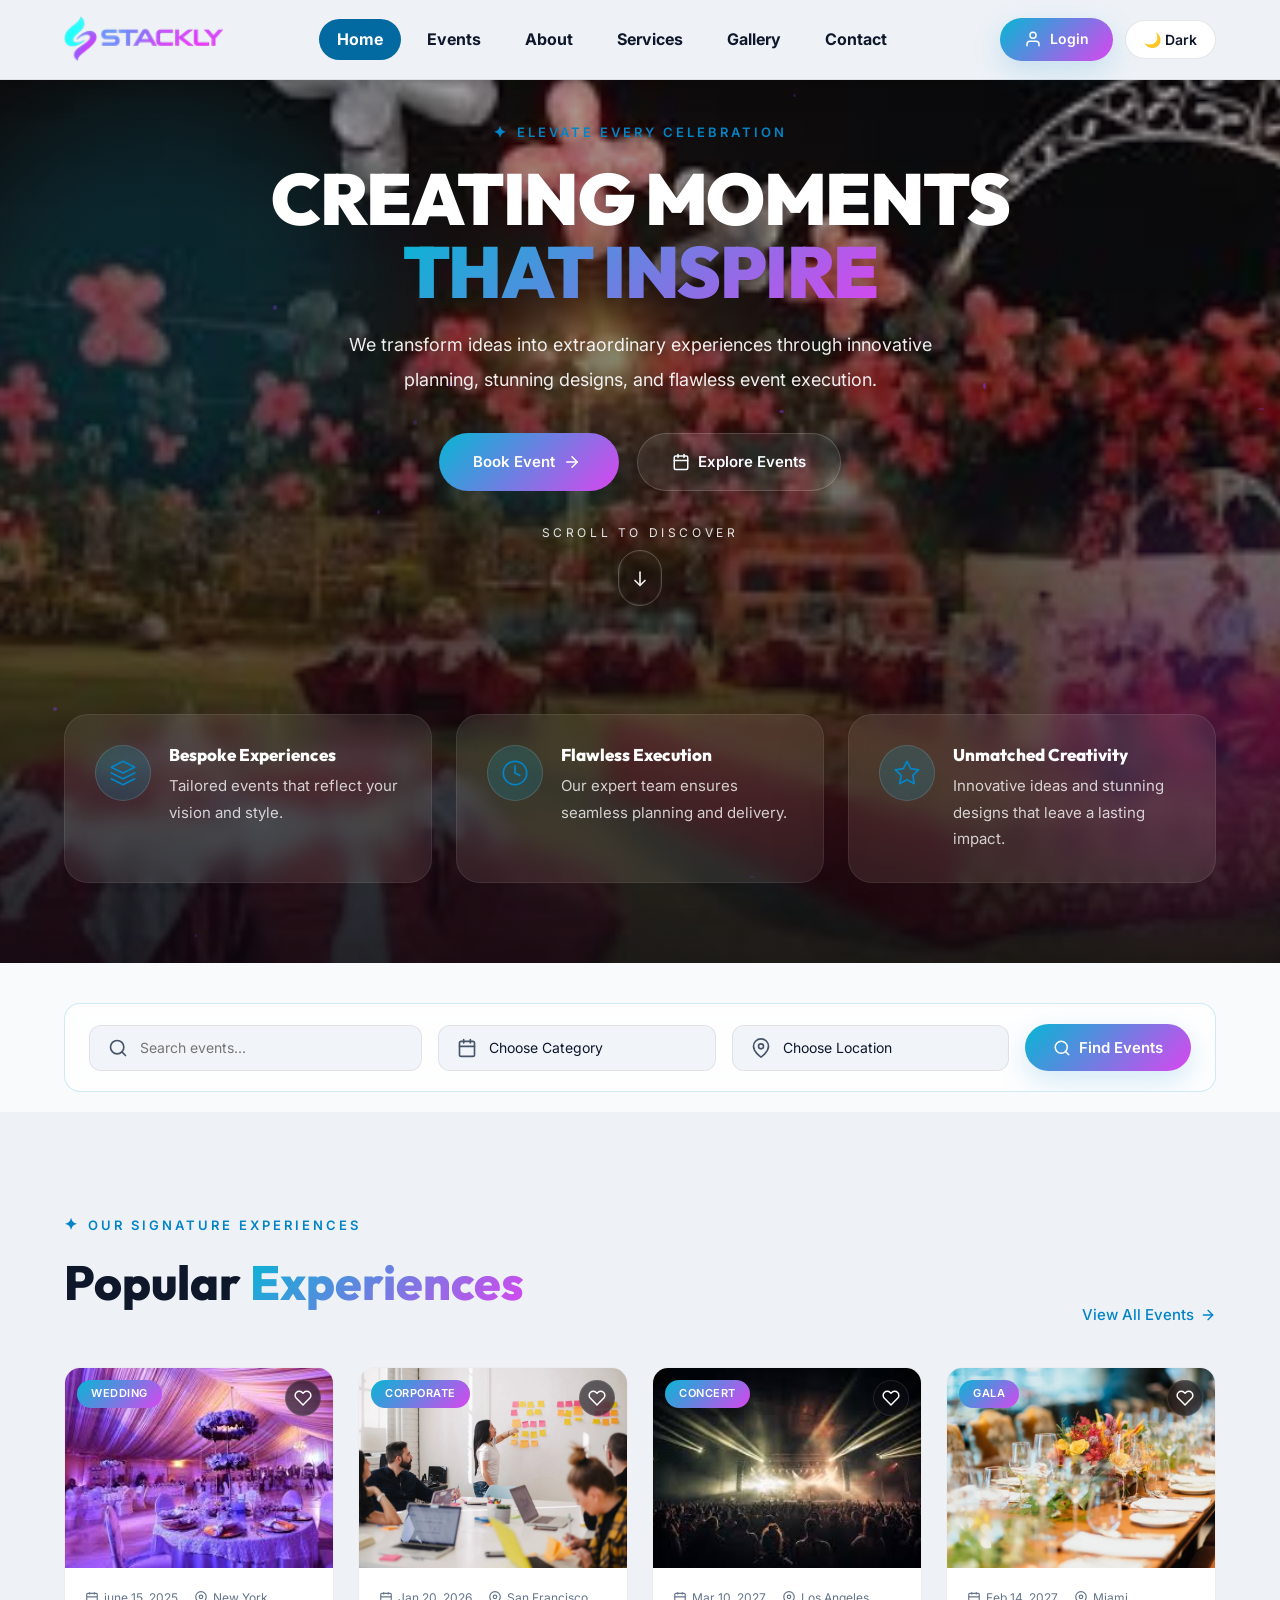
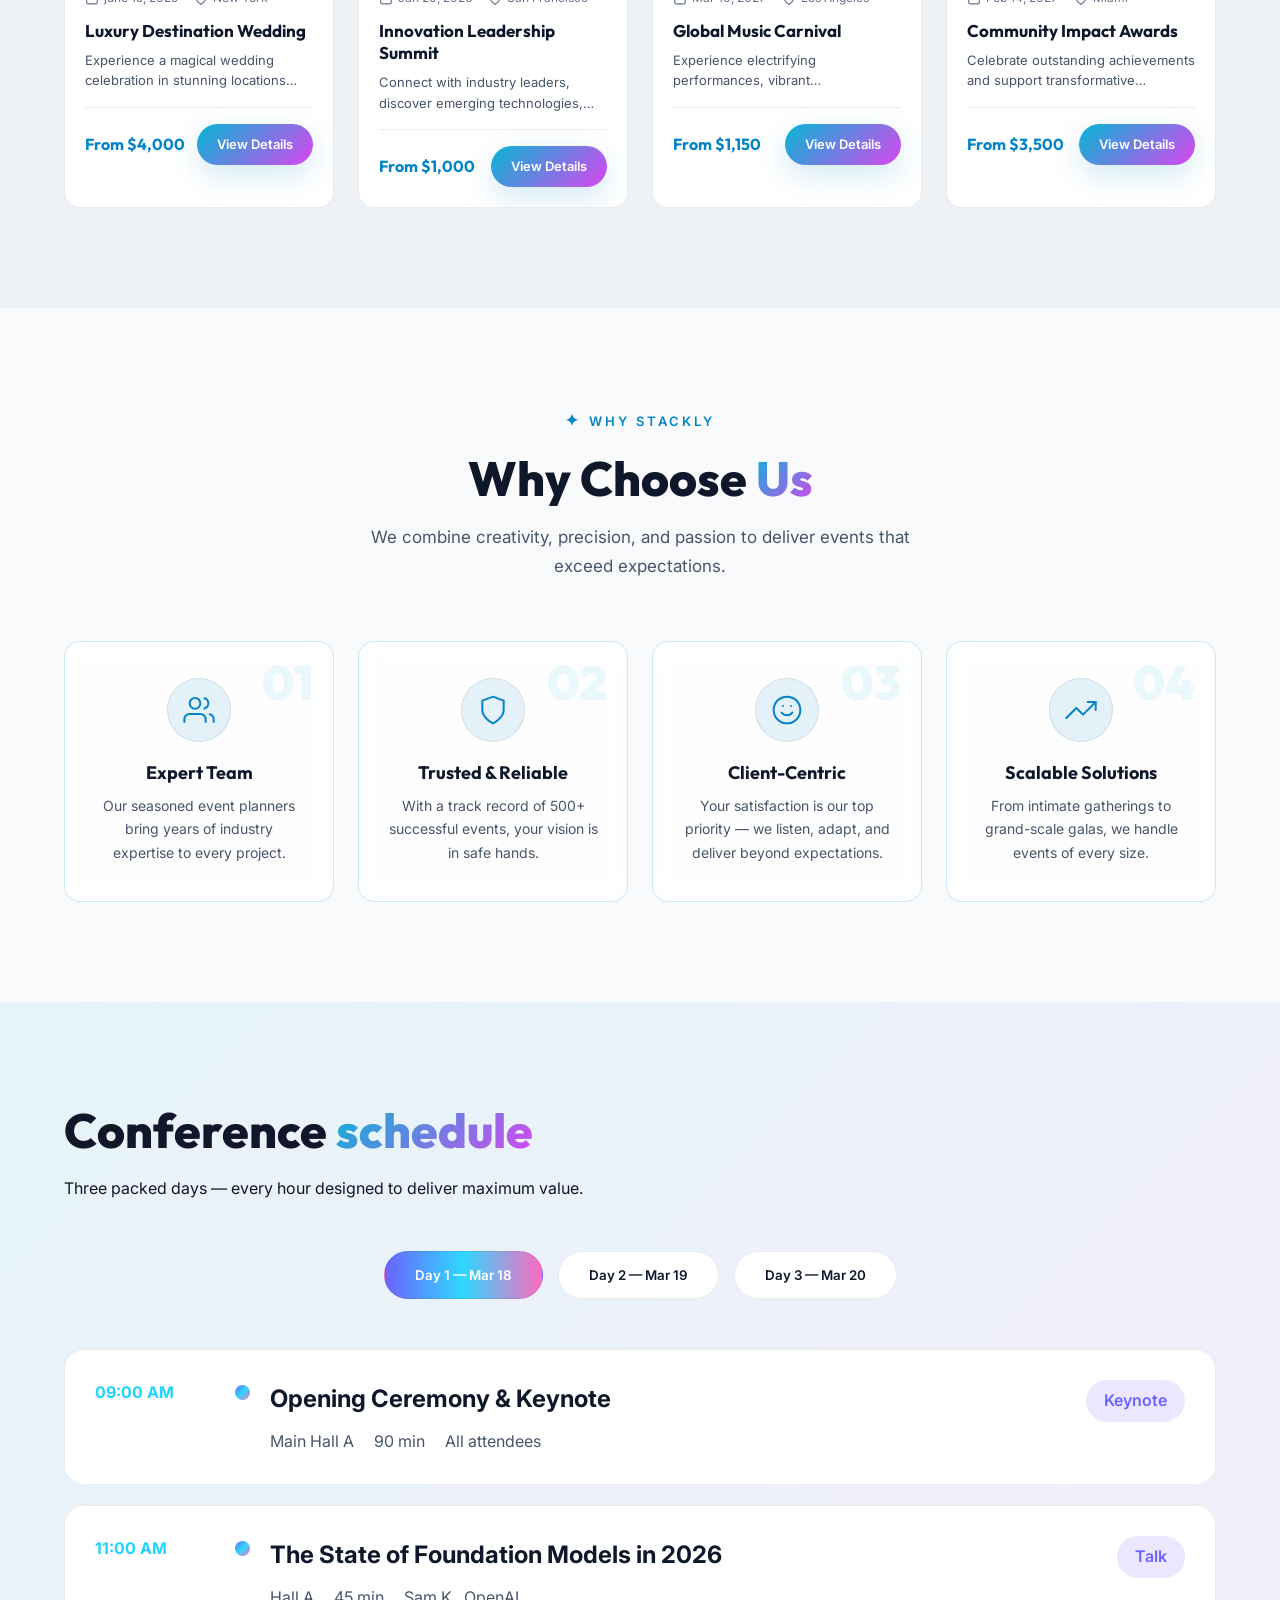
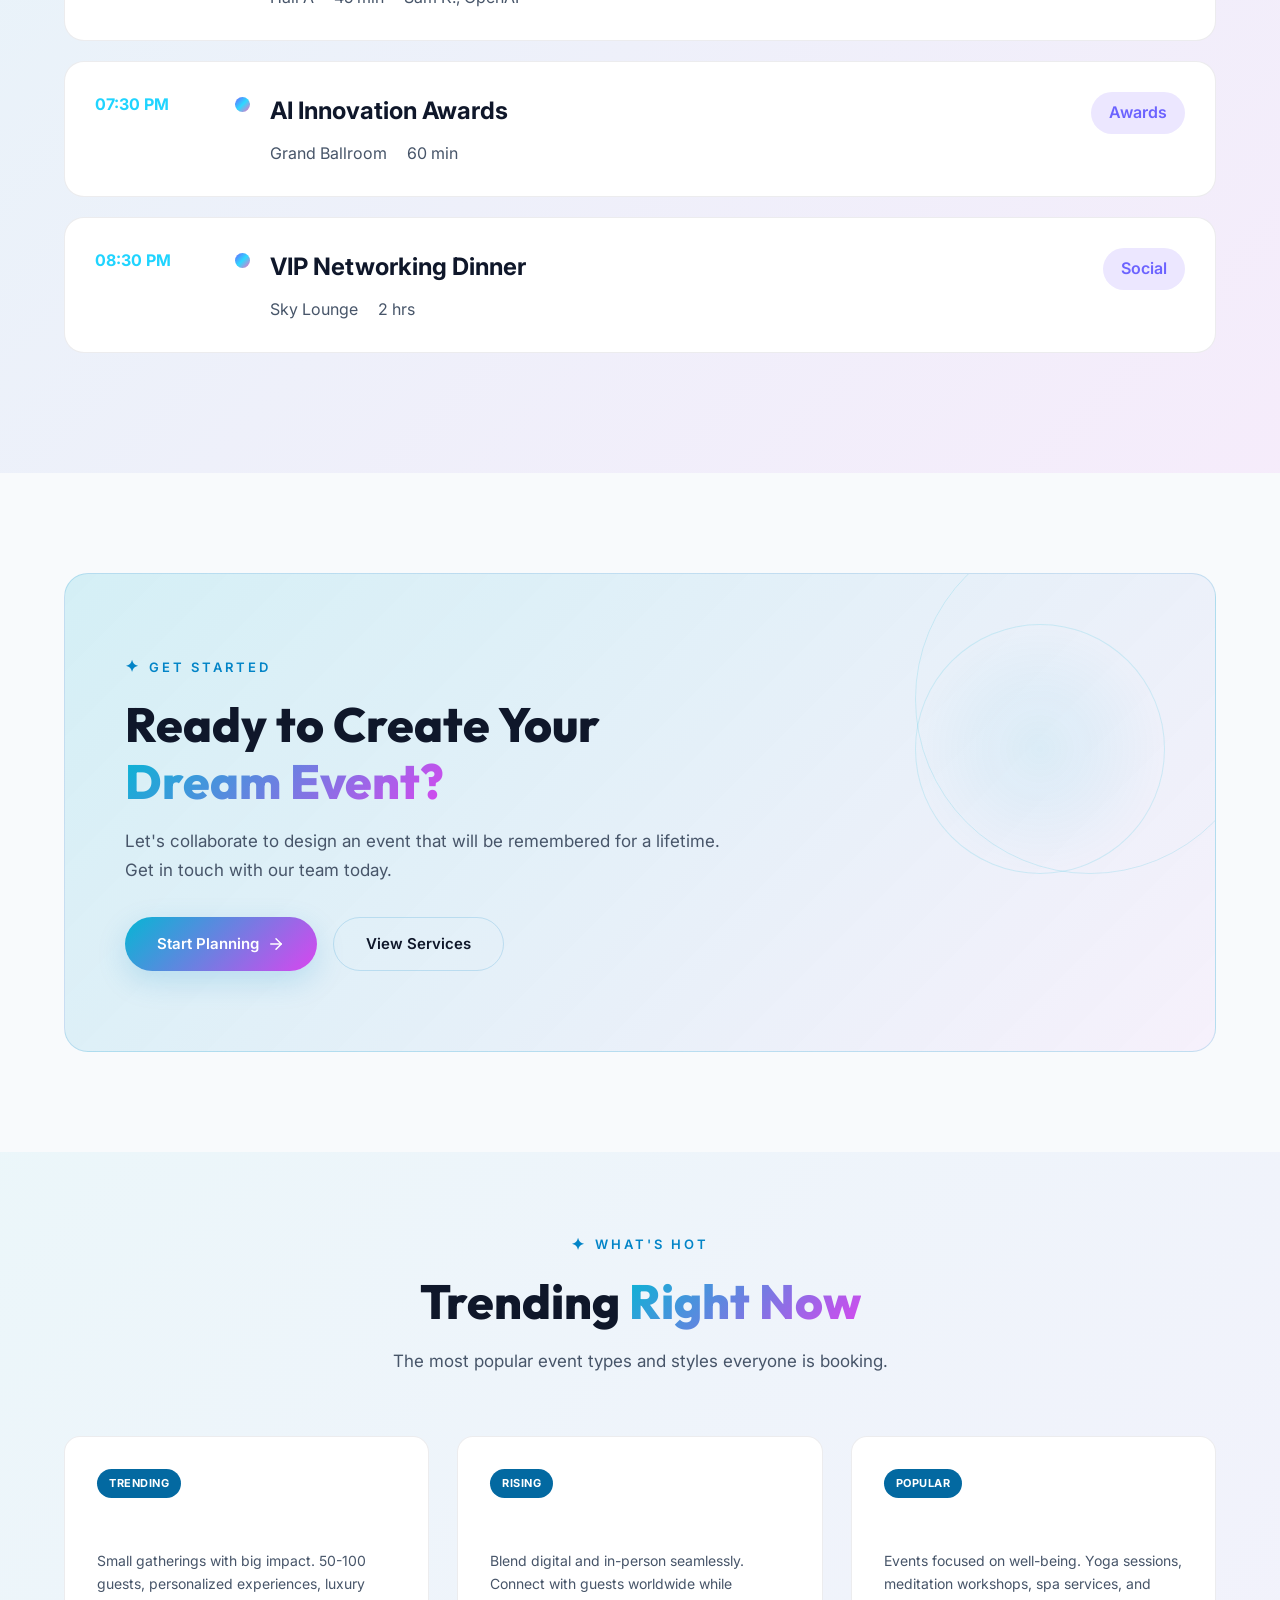
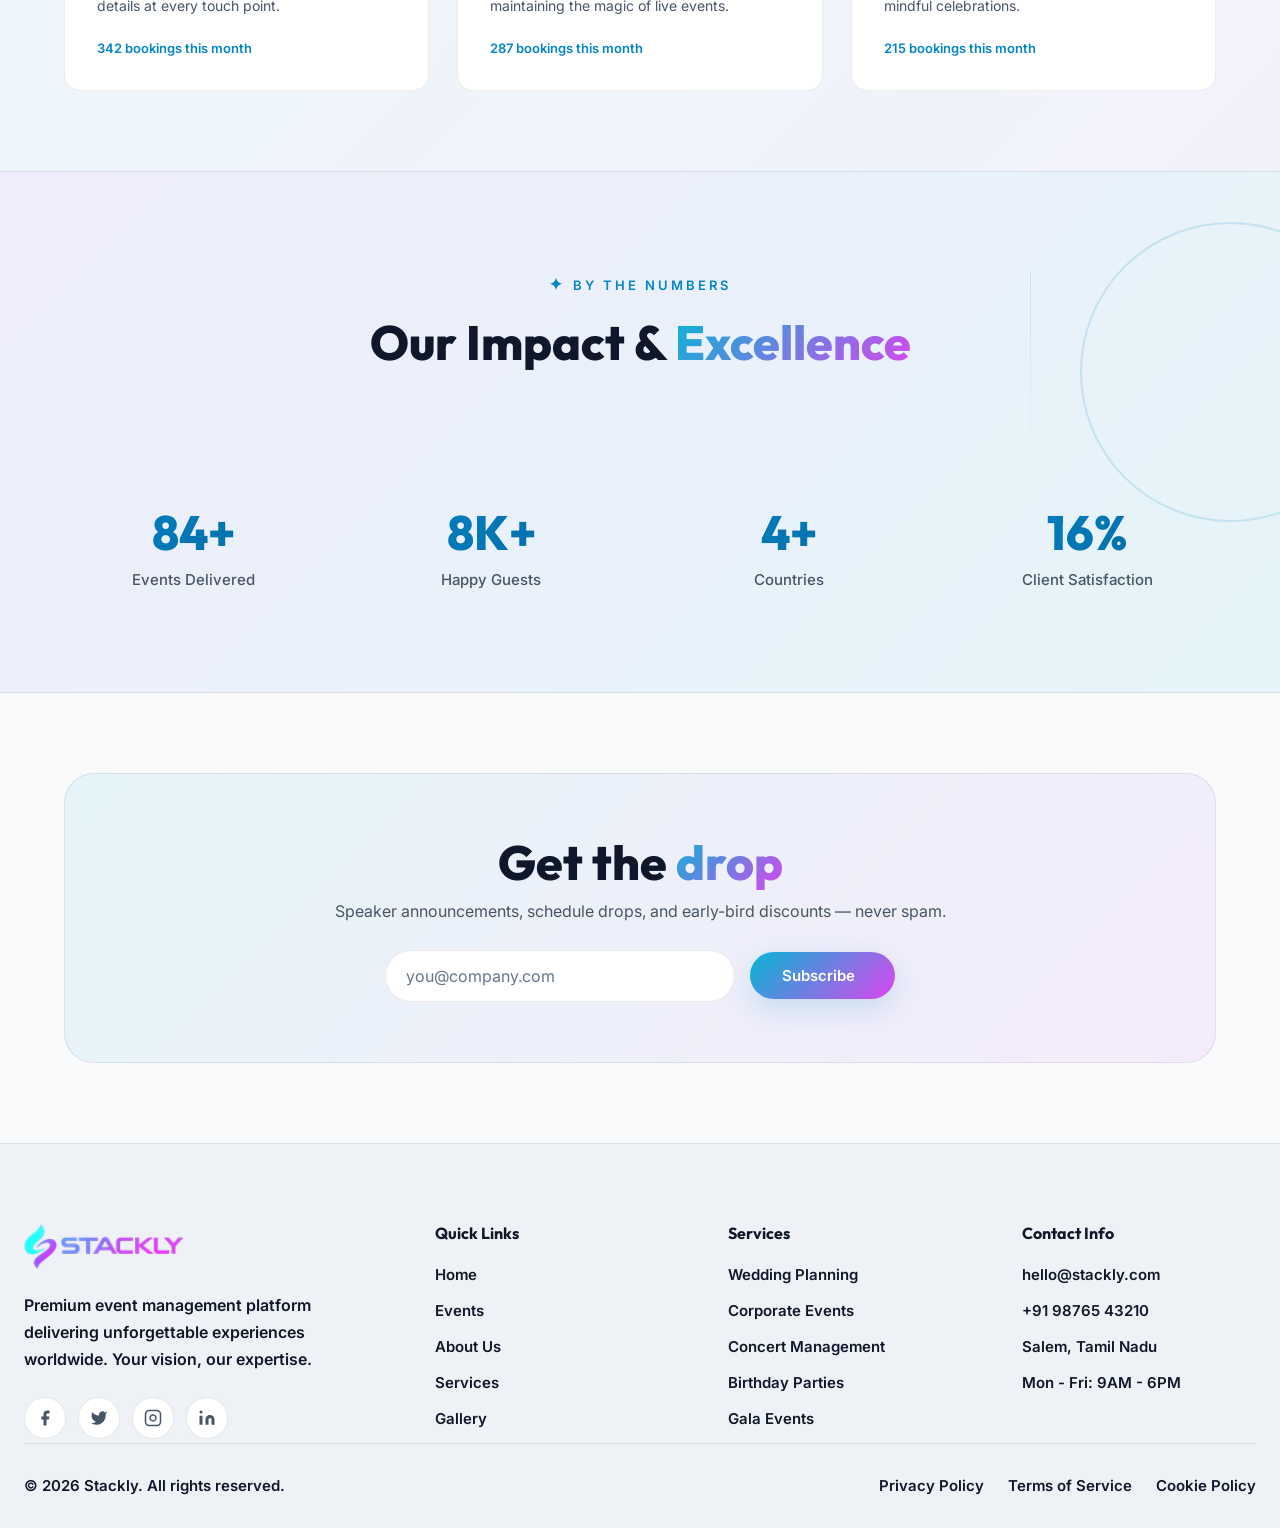
==== index.html @ 88325698 "Add files via upload" ====
<!DOCTYPE html>
<html lang="en">
<head>
  <meta charset="UTF-8">
  <meta name="viewport" content="width=device-width, initial-scale=1.0">
  <meta name="description" content="Stackly - Premium Event Management. From dazzling weddings to groundbreaking corporate galas, we curate high-end, immersive occasions designed to captivate your audience.">
  <title>Stackly — Premium Event Management</title>
  <link rel="stylesheet" href="css/common.css">
  <link rel="stylesheet" href="css/index.css">
  <link rel="icon" type="image/webp" href="assets/logo.webp">
</head>
<body>
  <!-- ======== NAVBAR ======== -->
  <nav class="navbar" id="navbar">
    <div class="nav-container">
      <a href="index.html" class="nav-logo">
        <img src="assets/logo.webp" alt="Stackly Logo" class="logo-img">
      </a>

      <div class="nav-links" id="navLinks">
        <a href="index.html" class="active">Home</a>
        <a href="events.html">Events</a>
        <a href="about.html">About</a>
        <a href="services.html">Services</a>
        <a href="gallery.html">Gallery</a>
        <a href="contact.html">Contact</a>
        <a href="login.html" class="mobile-login">Login</a>
      </div>

      <div class="nav-right">
        <a href="login.html" class="btn-login">
          <svg viewBox="0 0 24 24" fill="none" stroke="currentColor" stroke-width="2" stroke-linecap="round" stroke-linejoin="round">
            <path d="M20 21v-2a4 4 0 0 0-4-4H8a4 4 0 0 0-4 4v2"/>
            <circle cx="12" cy="7" r="4"/>
          </svg>
          Login
        </a>
        <button class="menu-toggle" id="menuToggle" aria-label="Toggle menu">
          <span></span>
          <span></span>
          <span></span>
        </button>
      </div>
    </div>
  </nav>

  <div class="nav-overlay" id="navOverlay"></div>

  <!-- ======== HERO SECTION ======== -->
  <section class="hero" id="hero">
    <div class="hero-bg-image">
      <div class="slideshow-container">
        <div class="slide fade">
          <img src="assets/hero-slideshow-1.webp" alt="Premium Daytime Event">
        </div>
        <div class="slide fade">
          <img src="assets/hero-slideshow-2.webp" alt="Outdoor Celebration">
        </div>
        <div class="slide fade">
          <img src="assets/hero-slideshow-3.webp" alt="Wedding Reception">
        </div>
        <div class="slide fade">
          <img src="assets/hero-slideshow-4.webp" alt="Corporate Gathering">
        </div>
      </div>
      <div class="hero-overlay"></div>
    </div>
    <div class="hero-bg-effects">
      <div class="hero-particles" id="heroParticles"></div>
    </div>
    <div class="container hero-container">
      <div class="hero-content">
        <span class="section-label">
  <span class="star">✦</span>
  ELEVATE EVERY CELEBRATION
</span>

<h1 class="hero-title">
  Creating Moments<br>
  <span class="gradient-text">That Inspire</span>
</h1>

<p class="hero-description">
  We transform ideas into extraordinary experiences through innovative
  planning, stunning designs, and flawless event execution.
</p>
        <div class="hero-buttons">
          <a href="404.html" class="btn-primary">
            Book Event
            <svg width="18" height="18" viewBox="0 0 24 24" fill="none" stroke="currentColor" stroke-width="2" stroke-linecap="round" stroke-linejoin="round">
              <line x1="5" y1="12" x2="19" y2="12"/>
              <polyline points="12 5 19 12 12 19"/>
            </svg>
          </a>
          <a href="404.html" class="btn-secondary">
            <svg width="18" height="18" viewBox="0 0 24 24" fill="none" stroke="currentColor" stroke-width="2" stroke-linecap="round" stroke-linejoin="round">
              <rect x="3" y="4" width="18" height="18" rx="2" ry="2"/>
              <line x1="16" y1="2" x2="16" y2="6"/>
              <line x1="8" y1="2" x2="8" y2="6"/>
              <line x1="3" y1="10" x2="21" y2="10"/>
            </svg>
            Explore Events
          </a>
        </div>
        <div class="hero-scroll">
          <span class="hero-scroll-text">Scroll to discover</span>
          <span class="hero-scroll-icon">
            <svg width="20" height="28" viewBox="0 0 24 24" fill="none" stroke="currentColor" stroke-width="2" stroke-linecap="round" stroke-linejoin="round">
              <path d="M12 5v14"/>
              <polyline points="18 15 12 21 6 15"/>
            </svg>
          </span>
        </div>
      </div>
    </div>

    <!-- Feature Cards -->
    <div class="container">
      <div class="hero-features">
        <div class="feature-card glass-card animate-on-scroll">
          <div class="feature-icon">
            <svg width="28" height="28" viewBox="0 0 24 24" fill="none" stroke="currentColor" stroke-width="1.5" stroke-linecap="round" stroke-linejoin="round">
              <path d="M12 2L2 7l10 5 10-5-10-5z"/>
              <path d="M2 17l10 5 10-5"/>
              <path d="M2 12l10 5 10-5"/>
            </svg>
          </div>
          <div class="feature-text">
            <h3>Bespoke Experiences</h3>
            <p>Tailored events that reflect your vision and style.</p>
          </div>
        </div>
        <div class="feature-card glass-card animate-on-scroll">
          <div class="feature-icon">
            <svg width="28" height="28" viewBox="0 0 24 24" fill="none" stroke="currentColor" stroke-width="1.5" stroke-linecap="round" stroke-linejoin="round">
              <circle cx="12" cy="12" r="10"/>
              <polyline points="12 6 12 12 16 14"/>
            </svg>
          </div>
          <div class="feature-text">
            <h3>Flawless Execution</h3>
            <p>Our expert team ensures seamless planning and delivery.</p>
          </div>
        </div>
        <div class="feature-card glass-card animate-on-scroll">
          <div class="feature-icon">
            <svg width="28" height="28" viewBox="0 0 24 24" fill="none" stroke="currentColor" stroke-width="1.5" stroke-linecap="round" stroke-linejoin="round">
              <polygon points="12 2 15.09 8.26 22 9.27 17 14.14 18.18 21.02 12 17.77 5.82 21.02 7 14.14 2 9.27 8.91 8.26 12 2"/>
            </svg>
          </div>
          <div class="feature-text">
            <h3>Unmatched Creativity</h3>
            <p>Innovative ideas and stunning designs that leave a lasting impact.</p>
          </div>
        </div>
      </div>
    </div>
  </section>

  <!-- ======== SEARCH BAR ======== -->
  <section class="search-section">
    <div class="container">
      <div class="search-bar glass-card">
        <div class="search-field">
          <svg width="20" height="20" viewBox="0 0 24 24" fill="none" stroke="currentColor" stroke-width="2" stroke-linecap="round" stroke-linejoin="round">
            <circle cx="11" cy="11" r="8"/>
            <line x1="21" y1="21" x2="16.65" y2="16.65"/>
          </svg>
          <input type="text" id="searchInput" placeholder="Search events...">
        </div>
        <div class="search-field">
          <svg width="20" height="20" viewBox="0 0 24 24" fill="none" stroke="currentColor" stroke-width="2" stroke-linecap="round" stroke-linejoin="round">
            <rect x="3" y="4" width="18" height="18" rx="2" ry="2"/>
            <line x1="16" y1="2" x2="16" y2="6"/>
            <line x1="8" y1="2" x2="8" y2="6"/>
            <line x1="3" y1="10" x2="21" y2="10"/>
          </svg>
          <select id="categorySelect">
            <option value="">Choose Category</option>
            <option value="wedding">Wedding</option>
            <option value="corporate">Corporate</option>
            <option value="concert">Concert</option>
            <option value="conference">Conference</option>
            <option value="birthday">Birthday</option>
            <option value="gala">Gala</option>
          </select>
        </div>
        <div class="search-field">
          <svg width="20" height="20" viewBox="0 0 24 24" fill="none" stroke="currentColor" stroke-width="2" stroke-linecap="round" stroke-linejoin="round">
            <path d="M21 10c0 7-9 13-9 13s-9-6-9-13a9 9 0 0 1 18 0z"/>
            <circle cx="12" cy="10" r="3"/>
          </svg>
          <select id="locationSelect">
            <option value="">Choose Location</option>
            <option value="new-york">New York</option>
            <option value="los-angeles">Los Angeles</option>
            <option value="chicago">Chicago</option>
            <option value="miami">Miami</option>
            <option value="london">London</option>
          </select>
        </div>
        <button class="btn-primary search-btn" id="searchBtn">
          <svg width="18" height="18" viewBox="0 0 24 24" fill="none" stroke="currentColor" stroke-width="2" stroke-linecap="round" stroke-linejoin="round">
            <circle cx="11" cy="11" r="8"/>
            <line x1="21" y1="21" x2="16.65" y2="16.65"/>
          </svg>
          Find Events
        </button>
      </div>
    </div>
  </section>

  <!-- ======== FEATURED EVENTS ======== -->
  <section class="section featured-section" id="featuredEvents">
    <div class="container">
      <div class="section-top">
        <div>
          <span class="section-label"><span class="star">✦</span> OUR SIGNATURE EXPERIENCES</span>
            <h2 class="section-title">Popular <span>Experiences</span></h2>
        </div>
        <a href="events.html" class="view-all-link">
          View All Events
          <svg width="16" height="16" viewBox="0 0 24 24" fill="none" stroke="currentColor" stroke-width="2" stroke-linecap="round" stroke-linejoin="round">
            <line x1="5" y1="12" x2="19" y2="12"/>
            <polyline points="12 5 19 12 12 19"/>
          </svg>
        </a>
      </div>

      <div class="events-grid">
        <div class="event-card animate-on-scroll">
          <div class="event-image">
            <img src="assets/wedding-ceremony.webp" alt="Royal Wedding Ceremony">
            <div class="event-badge">Wedding</div>
            <button class="event-fav" aria-label="Add to favorites">
              <svg width="18" height="18" viewBox="0 0 24 24" fill="none" stroke="currentColor" stroke-width="2" stroke-linecap="round" stroke-linejoin="round">
                <path d="M20.84 4.61a5.5 5.5 0 0 0-7.78 0L12 5.67l-1.06-1.06a5.5 5.5 0 0 0-7.78 7.78l1.06 1.06L12 21.23l7.78-7.78 1.06-1.06a5.5 5.5 0 0 0 0-7.78z"/>
              </svg>
            </button>
          </div>
          <div class="event-content">
            <div class="event-meta">
              <span class="event-date">
                <svg width="14" height="14" viewBox="0 0 24 24" fill="none" stroke="currentColor" stroke-width="2"><rect x="3" y="4" width="18" height="18" rx="2"/><line x1="16" y1="2" x2="16" y2="6"/><line x1="8" y1="2" x2="8" y2="6"/><line x1="3" y1="10" x2="21" y2="10"/></svg>
                june 15, 2025
              </span>
              <span class="event-location">
                <svg width="14" height="14" viewBox="0 0 24 24" fill="none" stroke="currentColor" stroke-width="2"><path d="M21 10c0 7-9 13-9 13s-9-6-9-13a9 9 0 0 1 18 0z"/><circle cx="12" cy="10" r="3"/></svg>
                New York
              </span>
            </div>
            <h3 class="event-title">Luxury Destination Wedding</h3>
<p class="event-desc">
  Experience a magical wedding celebration in stunning locations with premium décor, personalized services, and unforgettable memories.
</p>
            <div class="event-footer">
              <span class="event-price">From $4,000</span>
              <a href="404.html" class="btn-small btn-primary">View Details</a>
            </div>
          </div>
        </div>

        <div class="event-card animate-on-scroll">
          <div class="event-image">
            <img src="assets/tech-summit.webp" alt="Tech Summit 2026">
            <div class="event-badge">Corporate</div>
            <button class="event-fav" aria-label="Add to favorites">
              <svg width="18" height="18" viewBox="0 0 24 24" fill="none" stroke="currentColor" stroke-width="2" stroke-linecap="round" stroke-linejoin="round">
                <path d="M20.84 4.61a5.5 5.5 0 0 0-7.78 0L12 5.67l-1.06-1.06a5.5 5.5 0 0 0-7.78 7.78l1.06 1.06L12 21.23l7.78-7.78 1.06-1.06a5.5 5.5 0 0 0 0-7.78z"/>
              </svg>
            </button>
          </div>
          <div class="event-content">
            <div class="event-meta">
              <span class="event-date">
                <svg width="14" height="14" viewBox="0 0 24 24" fill="none" stroke="currentColor" stroke-width="2"><rect x="3" y="4" width="18" height="18" rx="2"/><line x1="16" y1="2" x2="16" y2="6"/><line x1="8" y1="2" x2="8" y2="6"/><line x1="3" y1="10" x2="21" y2="10"/></svg>
                Jan 20, 2026
              </span>
              <span class="event-location">
                <svg width="14" height="14" viewBox="0 0 24 24" fill="none" stroke="currentColor" stroke-width="2"><path d="M21 10c0 7-9 13-9 13s-9-6-9-13a9 9 0 0 1 18 0z"/><circle cx="12" cy="10" r="3"/></svg>
                San Francisco
              </span>
            </div>
            <h3 class="event-title">Innovation Leadership Summit</h3>
            <p class="event-desc">Connect with industry leaders, discover emerging technologies, and explore the future of innovation.</p>
            <div class="event-footer">
              <span class="event-price">From $1,000</span>
              <a href="404.html" class="btn-small btn-primary">View Details</a>
            </div>
          </div>
        </div>

        <div class="event-card animate-on-scroll">
          <div class="event-image">
            <img src="assets/music-festival.webp" alt="Summer Music Festival">
            <div class="event-badge">Concert</div>
            <button class="event-fav" aria-label="Add to favorites">
              <svg width="18" height="18" viewBox="0 0 24 24" fill="none" stroke="currentColor" stroke-width="2" stroke-linecap="round" stroke-linejoin="round">
                <path d="M20.84 4.61a5.5 5.5 0 0 0-7.78 0L12 5.67l-1.06-1.06a5.5 5.5 0 0 0-7.78 7.78l1.06 1.06L12 21.23l7.78-7.78 1.06-1.06a5.5 5.5 0 0 0 0-7.78z"/>
              </svg>
            </button>
          </div>
          <div class="event-content">
            <div class="event-meta">
              <span class="event-date">
                <svg width="14" height="14" viewBox="0 0 24 24" fill="none" stroke="currentColor" stroke-width="2"><rect x="3" y="4" width="18" height="18" rx="2"/><line x1="16" y1="2" x2="16" y2="6"/><line x1="8" y1="2" x2="8" y2="6"/><line x1="3" y1="10" x2="21" y2="10"/></svg>
                Mar 10, 2027
              </span>
              <span class="event-location">
                <svg width="14" height="14" viewBox="0 0 24 24" fill="none" stroke="currentColor" stroke-width="2"><path d="M21 10c0 7-9 13-9 13s-9-6-9-13a9 9 0 0 1 18 0z"/><circle cx="12" cy="10" r="3"/></svg>
                Los Angeles
              </span>
            </div>
            <h3 class="event-title">Global Music Carnival</h3>
<p class="event-desc">Experience electrifying performances, vibrant entertainment, and unforgettable moments with top artists.</p>
            <div class="event-footer">
              <span class="event-price">From $1,150</span>
              <a href="404.html" class="btn-small btn-primary">View Details</a>
            </div>
          </div>
        </div>

        <div class="event-card animate-on-scroll">
          <div class="event-image">
            <img src="assets/charity-gala.webp" alt="Annual Charity Gala">
            <div class="event-badge">Gala</div>
            <button class="event-fav" aria-label="Add to favorites">
              <svg width="18" height="18" viewBox="0 0 24 24" fill="none" stroke="currentColor" stroke-width="2" stroke-linecap="round" stroke-linejoin="round">
                <path d="M20.84 4.61a5.5 5.5 0 0 0-7.78 0L12 5.67l-1.06-1.06a5.5 5.5 0 0 0-7.78 7.78l1.06 1.06L12 21.23l7.78-7.78 1.06-1.06a5.5 5.5 0 0 0 0-7.78z"/>
              </svg>
            </button>
          </div>
          <div class="event-content">
            <div class="event-meta">
              <span class="event-date">
                <svg width="14" height="14" viewBox="0 0 24 24" fill="none" stroke="currentColor" stroke-width="2"><rect x="3" y="4" width="18" height="18" rx="2"/><line x1="16" y1="2" x2="16" y2="6"/><line x1="8" y1="2" x2="8" y2="6"/><line x1="3" y1="10" x2="21" y2="10"/></svg>
                Feb 14, 2027
              </span>
              <span class="event-location">
                <svg width="14" height="14" viewBox="0 0 24 24" fill="none" stroke="currentColor" stroke-width="2"><path d="M21 10c0 7-9 13-9 13s-9-6-9-13a9 9 0 0 1 18 0z"/><circle cx="12" cy="10" r="3"/></svg>
                Miami
              </span>
            </div>
           <h3 class="event-title">Community Impact Awards</h3>
<p class="event-desc">Celebrate outstanding achievements and support transformative initiatives through a memorable gathering.</p>
            <div class="event-footer">
              <span class="event-price">From $3,500</span>
              <a href="404.html" class="btn-small btn-primary">View Details</a>
            </div>
          </div>
        </div>
      </div>
    </div>
  </section>

  <!-- ======== WHY CHOOSE US ======== -->
  <section class="section why-section" id="whyUs">
    <div class="container">
      <div class="section-header">
        <span class="section-label"><span class="star">✦</span> WHY STACKLY</span>
        <h2 class="section-title">Why Choose <span>Us</span></h2>
        <p class="section-subtitle">We combine creativity, precision, and passion to deliver events that exceed expectations.</p>
      </div>

      <div class="why-grid">
        <div class="why-card glass-card animate-on-scroll">
          <div class="why-number">01</div>
          <div class="why-icon">
            <svg width="32" height="32" viewBox="0 0 24 24" fill="none" stroke="currentColor" stroke-width="1.5" stroke-linecap="round" stroke-linejoin="round">
              <path d="M17 21v-2a4 4 0 0 0-4-4H5a4 4 0 0 0-4 4v2"/>
              <circle cx="9" cy="7" r="4"/>
              <path d="M23 21v-2a4 4 0 0 0-3-3.87"/>
              <path d="M16 3.13a4 4 0 0 1 0 7.75"/>
            </svg>
          </div>
          <h3>Expert Team</h3>
          <p>Our seasoned event planners bring years of industry expertise to every project.</p>
        </div>

        <div class="why-card glass-card animate-on-scroll">
          <div class="why-number">02</div>
          <div class="why-icon">
            <svg width="32" height="32" viewBox="0 0 24 24" fill="none" stroke="currentColor" stroke-width="1.5" stroke-linecap="round" stroke-linejoin="round">
              <path d="M12 22s8-4 8-10V5l-8-3-8 3v7c0 6 8 10 8 10z"/>
            </svg>
          </div>
          <h3>Trusted & Reliable</h3>
          <p>With a track record of 500+ successful events, your vision is in safe hands.</p>
        </div>

        <div class="why-card glass-card animate-on-scroll">
          <div class="why-number">03</div>
          <div class="why-icon">
            <svg width="32" height="32" viewBox="0 0 24 24" fill="none" stroke="currentColor" stroke-width="1.5" stroke-linecap="round" stroke-linejoin="round">
              <circle cx="12" cy="12" r="10"/>
              <path d="M8 14s1.5 2 4 2 4-2 4-2"/>
              <line x1="9" y1="9" x2="9.01" y2="9"/>
              <line x1="15" y1="9" x2="15.01" y2="9"/>
            </svg>
          </div>
          <h3>Client-Centric</h3>
          <p>Your satisfaction is our top priority — we listen, adapt, and deliver beyond expectations.</p>
        </div>

        <div class="why-card glass-card animate-on-scroll">
          <div class="why-number">04</div>
          <div class="why-icon">
            <svg width="32" height="32" viewBox="0 0 24 24" fill="none" stroke="currentColor" stroke-width="1.5" stroke-linecap="round" stroke-linejoin="round">
              <polyline points="23 6 13.5 15.5 8.5 10.5 1 18"/>
              <polyline points="17 6 23 6 23 12"/>
            </svg>
          </div>
          <h3>Scalable Solutions</h3>
          <p>From intimate gatherings to grand-scale galas, we handle events of every size.</p>
        </div>
      </div>
    </div>
  </section>

  <!-- ===> Schedule Section <=== -->
 <section class="schedule-section" id="schedule">
  <div class="container">

    <h2 class="section-title">
      Conference <span class="grad-text">schedule</span>
    </h2>

    <p class="section-sub">
      Three packed days — every hour designed to deliver maximum value.
    </p>

    <div class="schedule-tabs">
      <button class="tab-btn active" onclick="showDay(0,this)">Day 1 — Mar 18</button>
      <button class="tab-btn" onclick="showDay(1,this)">Day 2 — Mar 19</button>
      <button class="tab-btn" onclick="showDay(2,this)">Day 3 — Mar 20</button>
    </div>

    <!-- Day 1 -->
    <div class="schedule-list active" id="day0">
      <div class="sched-item">
        <div class="sched-time">09:00 AM</div>
        <div class="sched-dot"></div>
        <div class="sched-info">
          <div class="sched-title">Opening Ceremony & Keynote</div>
          <div class="sched-meta">
            <span><i class="fa-solid fa-location-dot"></i> Main Hall A</span>
            <span><i class="fa-solid fa-clock"></i> 90 min</span>
            <span><i class="fa-solid fa-users"></i> All attendees</span>
          </div>
        </div>
        <a href="404.html" class="sched-badge">Keynote</a>
      </div>

      <div class="sched-item">
        <div class="sched-time">11:00 AM</div>
        <div class="sched-dot"></div>
        <div class="sched-info">
          <div class="sched-title">The State of Foundation Models in 2026</div>
          <div class="sched-meta">
            <span><i class="fa-solid fa-location-dot"></i> Hall A</span>
            <span><i class="fa-solid fa-clock"></i> 45 min</span>
            <span><i class="fa-solid fa-user"></i> Sam K., OpenAI</span>
          </div>
        </div>
        <a href="404.html" class="sched-badge">Talk</a>
      </div>
    </div>
    <div class="sched-item">
  <div class="sched-time">07:30 PM</div>
  <div class="sched-dot"></div>
  <div class="sched-info">
    <div class="sched-title">AI Innovation Awards</div>
    <div class="sched-meta">
      <span><i class="fa-solid fa-location-dot"></i> Grand Ballroom</span>
      <span><i class="fa-solid fa-clock"></i> 60 min</span>
    </div>
  </div>
  <a href="404.html" class="sched-badge">Awards</a>
</div>

<div class="sched-item">
  <div class="sched-time">08:30 PM</div>
  <div class="sched-dot"></div>
  <div class="sched-info">
    <div class="sched-title">VIP Networking Dinner</div>
    <div class="sched-meta">
      <span><i class="fa-solid fa-location-dot"></i> Sky Lounge</span>
      <span><i class="fa-solid fa-clock"></i> 2 hrs</span>
    </div>
  </div>
  <a href="404.html" class="sched-badge">Social</a>
</div>

    <!-- Day 2 -->
    <div class="schedule-list" id="day1">
      <div class="sched-item">
        <div class="sched-time">09:30 AM</div>
        <div class="sched-dot"></div>
        <div class="sched-info">
          <div class="sched-title">Zero-Knowledge Proofs Deep Dive</div>
          <div class="sched-meta">
            <span><i class="fa-solid fa-location-dot"></i> Lab 3</span>
            <span><i class="fa-solid fa-clock"></i> 2 hrs</span>
          </div>
        </div>
        <a href="404.html" class="sched-badge">Workshop</a>
      </div>
    </div>

    <!-- Day 3 -->
    <div class="schedule-list" id="day2">
      <div class="sched-item">
        <div class="sched-time">09:00 AM</div>
        <div class="sched-dot"></div>
        <div class="sched-info">
          <div class="sched-title">Keynote: The Future of AI</div>
          <div class="sched-meta">
            <span><i class="fa-solid fa-location-dot"></i> Main Hall A</span>
            <span><i class="fa-solid fa-clock"></i> 60 min</span>
          </div>
        </div>
        <a href="404.html" class="sched-badge">Keynote</a>
      </div>
    </div>

  </div>
</section>

  <!-- ======== CTA SECTION ======== -->
  <section class="cta-section">
    <div class="container">
      <div class="cta-card">
        <div class="cta-content">
          <span class="section-label"><span class="star">✦</span> GET STARTED</span>
          <h2 class="section-title">Ready to Create Your <span>Dream Event?</span></h2>
          <p class="section-subtitle">Let's collaborate to design an event that will be remembered for a lifetime. Get in touch with our team today.</p>
          <div class="cta-buttons">
            <a href="404.html" class="btn-primary">
              Start Planning
              <svg width="18" height="18" viewBox="0 0 24 24" fill="none" stroke="currentColor" stroke-width="2" stroke-linecap="round" stroke-linejoin="round">
                <line x1="5" y1="12" x2="19" y2="12"/>
                <polyline points="12 5 19 12 12 19"/>
              </svg>
            </a>
            <a href="404.html" class="btn-secondary">View Services</a>
          </div>
        </div>
        <div class="cta-decoration">
          <div class="cta-circle"></div>
          <div class="cta-circle cta-circle-2"></div>
        </div>
      </div>
    </div>
  </section>

  <!-- ======== TRENDING EVENTS ======== -->
  <section class="section trending-section">
    <div class="container">
      <div class="section-header">
        <span class="section-label"><span class="star">✦</span> WHAT'S HOT</span>
        <h2 class="section-title">Trending <span>Right Now</span></h2>
        <p class="section-subtitle">The most popular event types and styles everyone is booking.</p>
      </div>
      <div class="trending-grid">
        <div class="trending-card animate-on-scroll">
          <div class="trending-badge">TRENDING</div>
          <h3>Intimate Micro-Events</h3>
          <p>Small gatherings with big impact. 50-100 guests, personalized experiences, luxury details at every touch point.</p>
          <div class="trending-stats">342 bookings this month</div>
        </div>
        <div class="trending-card animate-on-scroll">
          <div class="trending-badge">RISING</div>
          <h3>Hybrid Experiences</h3>
          <p>Blend digital and in-person seamlessly. Connect with guests worldwide while maintaining the magic of live events.</p>
          <div class="trending-stats">287 bookings this month</div>
        </div>
        <div class="trending-card animate-on-scroll">
          <div class="trending-badge">POPULAR</div>
          <h3>Wellness Retreats</h3>
          <p>Events focused on well-being. Yoga sessions, meditation workshops, spa services, and mindful celebrations.</p>
          <div class="trending-stats">215 bookings this month</div>
        </div>
      </div>
    </div>
  </section>

  <!-- ======== STATS ======== -->
  <section class="section stats-section">
    <div class="container">
      <div class="stats-content">
        <div class="section-header">
          <span class="section-label"><span class="star">✦</span> BY THE NUMBERS</span>
          <h2 class="section-title">Our Impact & <span>Excellence</span></h2>
        </div>
        <div class="stats-metrics">
          <div class="stat-metric animate-on-scroll">
            <div class="stat-number" data-target="500" data-suffix="+">0+</div>
            <p class="stat-label">Events Delivered</p>
          </div>
          <div class="stat-metric animate-on-scroll">
            <div class="stat-number" data-target="50000" data-suffix="+">0+</div>
            <p class="stat-label">Happy Guests</p>
          </div>
          <div class="stat-metric animate-on-scroll">
            <div class="stat-number" data-target="25" data-suffix="+">0+</div>
            <p class="stat-label">Countries</p>
          </div>
          <div class="stat-metric animate-on-scroll">
            <div class="stat-number" data-target="98" data-suffix="%">0%</div>
            <p class="stat-label">Client Satisfaction</p>
          </div>
        </div>
      </div>
      <div class="stats-decoration">
        <div class="decoration-circle"></div>
        <div class="decoration-line"></div>
      </div>
    </div>
  </section>
 <!-- Newsletter -->
<section class="newsletter-section">
  <div class="container">
    <div class="newsletter reveal">
      <h2 class="section-title" style="margin-bottom:8px">
        Get the <span class="grad-text">drop</span>
      </h2>

      <p class="newsletter-subtitle">
        Speaker announcements, schedule drops, and early-bird discounts — never spam.
      </p>

      <form class="news-form" action="404.html" method="get">
        <input
          type="email"
          name="email"
          required
          placeholder="you@company.com"
        />

        <button class="btn btn-primary" type="submit">
          Subscribe <i class="fa-solid fa-arrow-right"></i>
        </button>
      </form>
    </div>
  </div>
</section>

  <!-- ======== FOOTER ======== -->
  <footer class="footer">
    <div class="container">
      <div class="footer-grid">
        <div class="footer-brand">
          <a href="index.html" class="nav-logo">
            <img src="assets/logo.webp" alt="Stackly Logo" class="logo-img"></a>
          <p>Premium event management platform delivering unforgettable experiences worldwide. Your vision, our expertise.</p>
          <div class="footer-socials">
            <a href="404.html" aria-label="Facebook">
              <svg width="18" height="18" viewBox="0 0 24 24" fill="currentColor"><path d="M18 2h-3a5 5 0 0 0-5 5v3H7v4h3v8h4v-8h3l1-4h-4V7a1 1 0 0 1 1-1h3z"/></svg>
            </a>
            <a href="404.html" aria-label="Twitter">
              <svg width="18" height="18" viewBox="0 0 24 24" fill="currentColor"><path d="M23 3a10.9 10.9 0 0 1-3.14 1.53 4.48 4.48 0 0 0-7.86 3v1A10.66 10.66 0 0 1 3 4s-4 9 5 13a11.64 11.64 0 0 1-7 2c9 5 20 0 20-11.5a4.5 4.5 0 0 0-.08-.83A7.72 7.72 0 0 0 23 3z"/></svg>
            </a>
            <a href="404.html" aria-label="Instagram">
              <svg width="18" height="18" viewBox="0 0 24 24" fill="none" stroke="currentColor" stroke-width="2"><rect x="2" y="2" width="20" height="20" rx="5" ry="5"/><path d="M16 11.37A4 4 0 1 1 12.63 8 4 4 0 0 1 16 11.37z"/><line x1="17.5" y1="6.5" x2="17.51" y2="6.5"/></svg>
            </a>
            <a href="404.html" aria-label="LinkedIn">
              <svg width="18" height="18" viewBox="0 0 24 24" fill="currentColor"><path d="M16 8a6 6 0 0 1 6 6v7h-4v-7a2 2 0 0 0-2-2 2 2 0 0 0-2 2v7h-4v-7a6 6 0 0 1 6-6z"/><rect x="2" y="9" width="4" height="12"/><circle cx="4" cy="4" r="2"/></svg>
            </a>
          </div>
        </div>
        <div class="footer-column">
          <h4>Quick Links</h4>
          <ul>
            <li><a href="index.html">Home</a></li>
            <li><a href="events.html">Events</a></li>
            <li><a href="about.html">About Us</a></li>
            <li><a href="services.html">Services</a></li>
            <li><a href="gallery.html">Gallery</a></li>
          </ul>
        </div>
        <div class="footer-column">
          <h4>Services</h4>
          <ul>
            <li><a href="404.html">Wedding Planning</a></li>
            <li><a href="404.html">Corporate Events</a></li>
            <li><a href="404.html">Concert Management</a></li>
            <li><a href="404.html">Birthday Parties</a></li>
            <li><a href="404.html">Gala Events</a></li>
          </ul>
        </div>
        <div class="footer-column">
          <h4>Contact Info</h4>
          <ul>
            <li>hello@stackly.com</li>
            <li>+91 98765 43210</li>
            <li>Salem, Tamil Nadu</li>
            <li>Mon - Fri: 9AM - 6PM</li>
          </ul>
        </div>
      </div>
      <div class="footer-bottom">
        <p>&copy; 2026 Stackly. All rights reserved.</p>
        <div class="footer-bottom-links">
          <a href="404.html">Privacy Policy</a>
          <a href="404.html">Terms of Service</a>
          <a href="404.html">Cookie Policy</a>
        </div>
      </div>
    </div>
  </footer>

  <!-- Back to Top -->
  <button class="back-to-top" id="backToTop" aria-label="Back to top">
    <svg width="20" height="20" viewBox="0 0 24 24" fill="none" stroke="currentColor" stroke-width="2.5" stroke-linecap="round" stroke-linejoin="round">
      <polyline points="18 15 12 9 6 15"/>
    </svg>
  </button>

  <script src="js/script.js"></script>
  <script>
    // Index-specific: Stats counter animation
    document.addEventListener('DOMContentLoaded', () => {
      const statNumbers = document.querySelectorAll('.stat-number');
      const statsObserver = new IntersectionObserver((entries) => {
        entries.forEach(entry => {
          if (entry.isIntersecting) {
            const el = entry.target;
            const target = parseInt(el.dataset.target);
            const suffix = el.dataset.suffix || '';
            animateCounter(el, target, 2000);
            el.dataset.suffix = suffix;
            statsObserver.unobserve(el);
          }
        });
      }, { threshold: 0.5 });

      statNumbers.forEach(el => statsObserver.observe(el));

      // Hero particles
      createParticles(document.getElementById('heroParticles'), 15);

      // Search button
      document.getElementById('searchBtn')?.addEventListener('click', () => {
        const query = document.getElementById('searchInput').value;
        const category = document.getElementById('categorySelect').value;
        const location = document.getElementById('locationSelect').value;
        
        if (!query && !category && !location) {
          showToast('Please enter a search term or select a filter');
          return;
        }
        window.location.href = `events.html?search=${encodeURIComponent(query)}&category=${category}&location=${location}`;
      });

      // Favorite buttons
      document.querySelectorAll('.event-fav').forEach(btn => {
        btn.addEventListener('click', () => {
          btn.classList.toggle('active');
          const isFav = btn.classList.contains('active');
          if (isFav) {
            btn.querySelector('svg').setAttribute('fill', 'var(--accent-light)');
            showToast('Added to favorites ♥');
          } else {
            btn.querySelector('svg').setAttribute('fill', 'none');
            showToast('Removed from favorites');
          }
        });
      });
    });
  </script>
</body>
</html>
---- css/common.css ----
/* ========================================
   STACKLY - Common Styles
   Event Management Platform
   ======================================== */

/* ---------- Google Fonts ---------- */
@import url('https://fonts.googleapis.com/css2?family=Outfit:wght@300;400;500;600;700;800;900&family=Inter:wght@300;400;500;600;700&display=swap');

/* ---------- CSS Variables ---------- */
:root {
  /* Colors */
  --bg-primary: #0a0a12;
  --bg-secondary: #0f0f1a;
  --bg-card: #13132a;
  --bg-card-hover: #1a1a35;
  --bg-surface: #16162e;
  --bg-input: #1a1a30;

  --accent-primary: #06b6d4;
  --accent-light: #22d3ee;
  --accent-dark: #0891b2;
  --accent-glow: rgba(6, 182, 212, 0.3);
  --accent-subtle: rgba(6, 182, 212, 0.1);
  --accent-gradient: linear-gradient(135deg, #06b6d4, #d946ef);
  --accent-gradient-hover: linear-gradient(135deg, #0891b2, #c026d3);

  --text-primary: #ffffff;
  --text-secondary: #a0a0c0;
  --text-muted: #6b6b8d;
  --text-accent: #22d3ee;

  --border-color: rgba(6, 182, 212, 0.15);
  --border-light: rgba(255, 255, 255, 0.06);
  --glass-bg: rgba(19, 19, 42, 0.7);
  --glass-border: rgba(6, 182, 212, 0.2);

  /* Typography */
  --font-heading: 'Outfit', sans-serif;
  --font-body: 'Inter', sans-serif;

  /* Spacing */
  --section-padding: 100px 0;
  --container-width: 1200px;
  --nav-height: 80px;

  /* Radius */
  --radius-sm: 8px;
  --radius-md: 12px;
  --radius-lg: 16px;
  --radius-xl: 24px;
  --radius-full: 50px;

  /* Shadows */
  --shadow-card: 0 4px 30px rgba(0, 0, 0, 0.3);
  --shadow-glow: 0 0 40px rgba(6, 182, 212, 0.15);
  --shadow-btn: 0 4px 20px rgba(6, 182, 212, 0.4);

  /* Transitions */
  --transition-fast: 0.2s ease;
  --transition-base: 0.3s ease;
  --transition-slow: 0.5s ease;
}

body.theme-light {
  --bg-primary: #f8fafc;
  --bg-secondary: #eef2f7;
  --bg-card: #ffffff;
  --bg-card-hover: #f3f6fb;
  --bg-surface: #ffffff;
  --bg-input: #f1f5f9;

  --accent-primary: #0369a1;
  --accent-light: #0284c7;
  --accent-dark: #075985;
  --accent-glow: rgba(2, 132, 199, 0.16);
  --accent-subtle: rgba(2, 132, 199, 0.1);

  --text-primary: #0f172a;
  --text-secondary: #475569;
  --text-muted: #64748b;
  --text-accent: #0369a1;

  --border-color: rgba(15, 23, 42, 0.1);
  --border-light: rgba(15, 23, 42, 0.08);
  --glass-bg: rgba(255, 255, 255, 0.82);
  --glass-border: rgba(2, 132, 199, 0.18);
  --shadow-card: 0 10px 30px rgba(15, 23, 42, 0.08);
  --shadow-btn: 0 10px 30px rgba(2, 132, 199, 0.18);
}

body.theme-light .navbar.scrolled {
  background: rgba(248, 250, 252, 0.92);
  border-bottom-color: rgba(15, 23, 42, 0.08);
  box-shadow: 0 4px 30px rgba(15, 23, 42, 0.08);
}

/* ---------- Reset & Base ---------- */
*,
*::before,
*::after {
  margin: 0;
  padding: 0;
  box-sizing: border-box;
}

html {
  scroll-behavior: smooth;
  scrollbar-width: thin;
  scrollbar-color: var(--accent-primary) var(--bg-secondary);
  width: 100%;
  overflow-x: hidden;
}

html::-webkit-scrollbar {
  width: 8px;
}

html::-webkit-scrollbar-track {
  background: var(--bg-secondary);
}

html::-webkit-scrollbar-thumb {
  background: var(--accent-primary);
  border-radius: 4px;
}

body {
  font-family: var(--font-body);
  background-color: var(--bg-primary);
  color: var(--text-primary);
  line-height: 1.6;
  overflow-x: hidden;
  -webkit-font-smoothing: antialiased;
  -moz-osx-font-smoothing: grayscale;
  width: 100%;
  height: 100%;
  margin: 0;
  padding: 0;
}

a {
  text-decoration: none;
  color: inherit;
  transition: var(--transition-base);
}

ul, ol {
  list-style: none;
}

img {
  max-width: 100%;
  height: auto;
  display: block;
}

button {
  cursor: pointer;
  border: none;
  outline: none;
  font-family: var(--font-body);
}

input, select, textarea {
  font-family: var(--font-body);
  outline: none;
  border: none;
}

h1, h2, h3, h4, h5, h6 {
  font-family: var(--font-heading);
  font-weight: 700;
  line-height: 1.2;
}

/* ---------- Container ---------- */
.container {
  max-width: var(--container-width);
  margin: 0 auto;
  padding: 0 24px;
  width: 100%;
  box-sizing: border-box;
}

/* ---------- Section ---------- */
.section {
  padding: var(--section-padding);
  width: 100vw;
  box-sizing: border-box;
  margin-left: calc(-50vw + 50%);
}

.section-label {
  display: inline-flex;
  align-items: center;
  gap: 8px;
  font-size: 13px;
  font-weight: 600;
  letter-spacing: 3px;
  text-transform: uppercase;
  color: var(--accent-light);
  margin-bottom: 16px;
}

.section-label .star {
  color: var(--accent-light);
  font-size: 16px;
}

.section-title {
  font-size: clamp(32px, 5vw, 48px);
  font-weight: 800;
  margin-bottom: 16px;
  color: var(--text-primary);
}

.section-title span {
  background: var(--accent-gradient);
  -webkit-background-clip: text;
  -webkit-text-fill-color: transparent;
  background-clip: text;
}

.section-subtitle {
  font-size: 17px;
  color: var(--text-secondary);
  max-width: 600px;
  line-height: 1.7;
}

.section-header {
  text-align: center;
  margin-bottom: 60px;
}

.section-header .section-subtitle {
  margin: 0 auto;
}

/* ---------- Navigation ---------- */
.navbar {
  position: fixed;
  top: 0;
  left: 0;
  width: 100%;
  height: var(--nav-height);
  z-index: 1000;
  transition: var(--transition-base);
  background: var(--bg-secondary);
  border-bottom: 1px solid var(--border-light);
  box-shadow: 0 4px 30px rgba(0, 0, 0, 0.2);
}

.navbar.scrolled {
  background: rgba(10, 10, 18, 0.92);
  backdrop-filter: blur(20px);
  -webkit-backdrop-filter: blur(20px);
  border-bottom: 1px solid var(--border-light);
  box-shadow: 0 4px 30px rgba(0, 0, 0, 0.3);
}

.nav-container {
  max-width: var(--container-width);
  margin: 0 auto;
  padding: 0 24px;
  height: 100%;
  display: flex;
  align-items: center;
  justify-content: space-between;
}

.nav-logo {
  display: flex;
  align-items: center;
  gap: 10px;
  font-family: var(--font-heading);
  font-size: 24px;
  font-weight: 800;
  color: var(--text-primary);
  text-transform: uppercase;
  letter-spacing: 1px;
  text-decoration: none;
  flex-shrink: 0;
}

.nav-logo .logo-img {
  height: 48px;
  width: auto;
  max-width: 200px;
  display: block;
  object-fit: contain;
}

.nav-logo .logo-icon {
  width: 40px;
  height: 40px;
  background: var(--accent-gradient);
  border-radius: var(--radius-md);
  display: flex;
  align-items: center;
  justify-content: center;
  font-size: 20px;
  position: relative;
  overflow: hidden;
}

.nav-logo .logo-icon::after {
  content: '';
  position: absolute;
  width: 100%;
  height: 100%;
  background: linear-gradient(135deg, transparent 40%, rgba(255,255,255,0.2) 50%, transparent 60%);
  animation: shimmer 3s infinite;
}

@keyframes shimmer {
  0% { transform: translateX(-100%); }
  100% { transform: translateX(100%); }
}

.nav-links {
  display: flex;
  align-items: center;
  gap: 8px;
}

.nav-links a {
  padding: 8px 18px;
  font-size: 16px;
  font-weight: 700;
  color: var(--text-primary);
  border-radius: var(--radius-full);
  transition: var(--transition-base);
  position: relative;
}

.nav-links a:hover,
.nav-links a.active {
  color: white;
  background: var(--accent-primary);
}

.nav-links a.active {
  color: white;
  background: var(--accent-primary);
}

.nav-links a.mobile-login {
  display: none;
}

.nav-right {
  display: flex;
  align-items: center;
  gap: 12px;
}

.btn-login {
  display: inline-flex;
  align-items: center;
  gap: 8px;
  padding: 10px 24px;
  background: var(--accent-gradient);
  color: white;
  font-size: 14px;
  font-weight: 600;
  border-radius: var(--radius-full);
  transition: var(--transition-base);
  box-shadow: var(--shadow-btn);
}

.btn-login:hover {
  transform: translateY(-2px);
  box-shadow: 0 6px 30px rgba(6, 182, 212, 0.5);
}

.btn-login svg {
  width: 18px;
  height: 18px;
}

.theme-toggle-btn {
  display: inline-flex;
  align-items: center;
  gap: 8px;
  padding: 10px 18px;
  background: var(--bg-card);
  border: 1px solid var(--border-color);
  color: var(--text-primary);
  font-size: 14px;
  font-weight: 600;
  border-radius: var(--radius-full);
  transition: var(--transition-base);
}

.theme-toggle-btn:hover {
  transform: translateY(-1px);
  background: var(--bg-card-hover);
}

/* Mobile Menu Toggle */
.menu-toggle {
  display: none;
  flex-direction: column;
  gap: 5px;
  background: transparent;
  padding: 8px;
  cursor: pointer;
  z-index: 1001;
}

.menu-toggle span {
  width: 24px;
  height: 2px;
  background: var(--text-primary);
  border-radius: 2px;
  transition: var(--transition-base);
}

.menu-toggle.active span:nth-child(1) {
  transform: rotate(45deg) translate(5px, 5px);
}

.menu-toggle.active span:nth-child(2) {
  opacity: 0;
}

.menu-toggle.active span:nth-child(3) {
  transform: rotate(-45deg) translate(5px, -5px);
}

/* ---------- Buttons ---------- */
.btn-primary {
  display: inline-flex;
  align-items: center;
  gap: 8px;
  padding: 14px 32px;
  background: var(--accent-gradient);
  color: white;
  font-size: 15px;
  font-weight: 600;
  border-radius: var(--radius-full);
  transition: var(--transition-base);
  box-shadow: var(--shadow-btn);
  border: none;
  cursor: pointer;
}

.btn-primary:hover {
  transform: translateY(-2px);
  box-shadow: 0 6px 30px rgba(6, 182, 212, 0.5);
}

.btn-secondary {
  display: inline-flex;
  align-items: center;
  gap: 8px;
  padding: 14px 32px;
  background: transparent;
  color: var(--text-primary);
  font-size: 15px;
  font-weight: 600;
  border-radius: var(--radius-full);
  border: 1px solid var(--glass-border);
  transition: var(--transition-base);
  cursor: pointer;
}

.btn-secondary:hover {
  background: var(--accent-subtle);
  border-color: var(--accent-primary);
  transform: translateY(-2px);
}

.btn-small {
  padding: 10px 20px;
  font-size: 13px;
}

/* ---------- Cards ---------- */
.glass-card {
  background: var(--glass-bg);
  border: 1px solid var(--glass-border);
  border-radius: var(--radius-lg);
  backdrop-filter: blur(10px);
  -webkit-backdrop-filter: blur(10px);
  transition: var(--transition-base);
}

.glass-card:hover {
  border-color: var(--accent-primary);
  box-shadow: var(--shadow-glow);
  transform: translateY(-4px);
}

/* ---------- Footer ---------- */
.footer {
  background: var(--bg-secondary);
  border-top: 1px solid var(--border-light);
  padding: 80px 0 30px;
  width: 100vw;
  box-sizing: border-box;
  margin-left: calc(-50vw + 50%);
}

.footer .container {
  max-width: 100%;
  padding: 0 24px;
}

.footer-grid {
  display: grid;
  grid-template-columns: 1.5fr 1fr 1fr 1fr;
  gap: 60px;
  margin-bottom: 0;
  width: 100%;
}

.footer-brand .nav-logo {
  margin-bottom: 20px;
}

.footer-brand p {
  color: var(--text-primary);
  font-size: 16px;
  font-weight: 600;
  line-height: 1.7;
  margin-bottom: 24px;
}

.footer-socials {
  display: flex;
  gap: 12px;
}

.footer-socials a {
  width: 42px;
  height: 42px;
  border-radius: 50%;
  background: var(--bg-card);
  border: 1px solid var(--border-color);
  display: flex;
  align-items: center;
  justify-content: center;
  color: var(--text-secondary);
  font-size: 18px;
  transition: var(--transition-base);
}

.footer-socials a:hover {
  background: var(--accent-gradient);
  border-color: transparent;
  color: white;
  transform: translateY(-3px);
}

.footer-column h4 {
  font-size: 16px;
  font-weight: 700;
  margin-bottom: 20px;
  color: var(--text-primary);
}

.footer-column ul li {
  margin-bottom: 12px;
  color: var(--text-primary);
  font-size: 15px;
  font-weight: 600;
}

.footer-column ul li a {
  color: var(--text-primary);
  font-size: 15px;
  font-weight: 600;
  transition: var(--transition-base);
}

.footer-column ul li a:hover {
  color: var(--accent-light);
  padding-left: 4px;
}

.footer-bottom {
  border-top: 1px solid var(--border-light);
  padding-top: 30px;
  display: flex;
  align-items: center;
  justify-content: space-between;
  flex-wrap: wrap;
  gap: 16px;
  width: 100%;
}

.footer-bottom p {
  color: var(--text-primary);
  font-size: 15px;
  font-weight: 600;
}

.footer-bottom-links {
  display: flex;
  gap: 24px;
}

.footer-bottom-links a {
  color: var(--text-primary);
  font-size: 15px;
  font-weight: 600;
}

.footer-bottom-links a:hover {
  color: var(--accent-light);
}

/* ---------- Page Hero (Inner Pages) ---------- */
.page-hero {
  min-height: 520px;
  padding: 150px 0 90px;
  position: relative;
  overflow: hidden;
  display: flex;
  align-items: center;
  text-align: left;
  box-sizing: border-box;
  margin-left: calc(-50vw + 50%);
  border-bottom: 1px solid rgba(255,255,255,0.12);
  background-size: cover;
  background-position: center;
  background-repeat: no-repeat;
  color: white;
  isolation: isolate;
}

.page-hero::before,
.page-hero::after {
  content: '';
  position: absolute;
  pointer-events: none;
  z-index: 1;
}

.page-hero::before {
  inset: 0;
  background:
    linear-gradient(90deg, rgba(5, 8, 18, 0.88) 0%, rgba(5, 8, 18, 0.62) 42%, rgba(5, 8, 18, 0.24) 100%),
    radial-gradient(circle at 18% 22%, rgba(6, 182, 212, 0.34), transparent 34%),
    radial-gradient(circle at 78% 78%, rgba(217, 70, 239, 0.28), transparent 32%);
  animation: heroLightShift 12s ease-in-out infinite alternate;
}

.page-hero::after {
  left: -18%;
  bottom: -52%;
  width: 760px;
  height: 760px;
  border-radius: 50%;
  background: radial-gradient(circle, rgba(6, 182, 212, 0.18) 0%, rgba(217, 70, 239, 0.12) 42%, transparent 68%);
  filter: blur(4px);
  animation: heroOrbFloat 9s ease-in-out infinite alternate;
}

.page-hero .container {
  position: relative;
  z-index: 2;
  max-width: var(--container-width);
  padding: 0 24px;
}

.page-hero .section-label {
  display: inline-flex;
  align-items: center;
  gap: 10px;
  padding: 11px 18px;
  border-radius: var(--radius-full);
  background: rgba(255,255,255,0.12);
  border: 1px solid rgba(255,255,255,0.2);
  color: #ffffff;
  font-size: 13px;
  letter-spacing: 0.18em;
  text-transform: uppercase;
  margin-bottom: 22px;
  backdrop-filter: blur(16px);
  box-shadow: 0 14px 45px rgba(0, 0, 0, 0.18);
}

.page-hero .section-title {
  max-width: 860px;
  font-size: clamp(42px, 7vw, 86px);
  margin-bottom: 22px;
  color: #ffffff;
  line-height: 0.98;
  font-weight: 900;
  letter-spacing: 0;
  text-shadow: 0 20px 55px rgba(0, 0, 0, 0.42);
}

.page-hero .section-title span {
  background: var(--accent-gradient);
  -webkit-background-clip: text;
  -webkit-text-fill-color: transparent;
  background-clip: text;
}

.page-hero .section-subtitle {
  margin: 0 0 34px !important;
  max-width: 690px;
  color: rgba(255,255,255,0.9);
  line-height: 1.75;
  font-size: 18px;
  font-weight: 500;
  text-shadow: 0 10px 28px rgba(0, 0, 0, 0.34);
}

.page-hero .breadcrumb {
  display: inline-flex;
  align-items: center;
  justify-content: center;
  gap: 10px;
  margin-top: 0;
  font-size: 15px;
  color: rgba(255,255,255,0.82);
  border-radius: var(--radius-full);
  backdrop-filter: blur(14px);
  background: rgba(7, 12, 24, 0.42);
  padding: 14px 20px;
  border: 1px solid rgba(255,255,255,0.14);
  box-shadow: 0 18px 45px rgba(0, 0, 0, 0.22);
}

.page-hero .breadcrumb a {
  color: #ffffff;
  font-weight: 700;
}

.page-hero .breadcrumb a:hover {
  color: var(--accent-light);
}

.page-hero .breadcrumb .separator {
  color: rgba(255,255,255,0.5);
}

.page-hero .section-title,
.page-hero .section-subtitle,
.page-hero .section-label,
.page-hero .breadcrumb {
  animation: heroContentIn 0.9s cubic-bezier(0.16, 1, 0.3, 1) both;
}

.page-hero .section-subtitle {
  animation-delay: 0.08s;
}

.page-hero .breadcrumb {
  animation-delay: 0.16s;
}

/* ---------- Animations ---------- */
@keyframes heroContentIn {
  from {
    opacity: 0;
    transform: translateY(24px);
  }
  to {
    opacity: 1;
    transform: translateY(0);
  }
}

@keyframes heroLightShift {
  from {
    opacity: 0.88;
    transform: scale(1);
  }
  to {
    opacity: 1;
    transform: scale(1.04);
  }
}

@keyframes heroOrbFloat {
  from {
    transform: translate3d(0, 0, 0);
  }
  to {
    transform: translate3d(90px, -48px, 0);
  }
}

@keyframes fadeInUp {
  from {
    opacity: 0;
    transform: translateY(30px);
  }
  to {
    opacity: 1;
    transform: translateY(0);
  }
}

@keyframes fadeInLeft {
  from {
    opacity: 0;
    transform: translateX(-30px);
  }
  to {
    opacity: 1;
    transform: translateX(0);
  }
}

@keyframes fadeInRight {
  from {
    opacity: 0;
    transform: translateX(30px);
  }
  to {
    opacity: 1;
    transform: translateX(0);
  }
}

@keyframes float {
  0%, 100% { transform: translateY(0); }
  50% { transform: translateY(-10px); }
}

@keyframes pulse-glow {
  0%, 100% { box-shadow: 0 0 20px rgba(6, 182, 212, 0.2); }
  50% { box-shadow: 0 0 40px rgba(6, 182, 212, 0.4); }
}

@keyframes scaleIn {
  from {
    opacity: 0;
    transform: scale(0.9);
  }
  to {
    opacity: 1;
    transform: scale(1);
  }
}

/* ========== NEW ANIMATIONS ========== */

@keyframes slideInDown {
  from {
    opacity: 0;
    transform: translateY(-40px);
  }
  to {
    opacity: 1;
    transform: translateY(0);
  }
}

@keyframes slideInUp {
  from {
    opacity: 0;
    transform: translateY(40px);
  }
  to {
    opacity: 1;
    transform: translateY(0);
  }
}

@keyframes slideInLeft {
  from {
    opacity: 0;
    transform: translateX(-40px);
  }
  to {
    opacity: 1;
    transform: translateX(0);
  }
}

@keyframes slideInRight {
  from {
    opacity: 0;
    transform: translateX(40px);
  }
  to {
    opacity: 1;
    transform: translateX(0);
  }
}

@keyframes zoomIn {
  from {
    opacity: 0;
    transform: scale(0.8);
  }
  to {
    opacity: 1;
    transform: scale(1);
  }
}

@keyframes zoomInScale {
  0% { transform: scale(1); }
  50% { transform: scale(1.05); }
  100% { transform: scale(1); }
}

@keyframes pulse {
  0%, 100% { opacity: 1; }
  50% { opacity: 0.7; }
}

@keyframes glow {
  0%, 100% { 
    box-shadow: 0 0 10px rgba(6, 182, 212, 0.3), 
                inset 0 0 10px rgba(6, 182, 212, 0.1);
  }
  50% { 
    box-shadow: 0 0 30px rgba(6, 182, 212, 0.6), 
                inset 0 0 20px rgba(6, 182, 212, 0.2);
  }
}

@keyframes shimmerEffect {
  0% { transform: translateX(-100%); }
  100% { transform: translateX(100%); }
}

@keyframes bounce {
  0%, 100% { transform: translateY(0); }
  50% { transform: translateY(-10px); }
}

@keyframes bounceScale {
  0% { transform: scale(1); }
  50% { transform: scale(1.1); }
  100% { transform: scale(1); }
}

@keyframes rotate360 {
  from { transform: rotate(0deg); }
  to { transform: rotate(360deg); }
}

@keyframes rotateReverse {
  from { transform: rotate(360deg); }
  to { transform: rotate(0deg); }
}

@keyframes wobble {
  0%, 100% { transform: translateX(0); }
  15% { transform: translateX(-5px) rotate(-1deg); }
  30% { transform: translateX(5px) rotate(1deg); }
  45% { transform: translateX(-5px) rotate(-1deg); }
  60% { transform: translateX(3px) rotate(1deg); }
  75% { transform: translateX(-2px) rotate(-1deg); }
}

@keyframes swing {
  20% { transform: rotate(15deg); }
  40% { transform: rotate(-10deg); }
  60% { transform: rotate(5deg); }
  80% { transform: rotate(-5deg); }
  100% { transform: rotate(0deg); }
}

@keyframes heartbeat {
  0%, 100% { transform: scale(1); }
  14% { transform: scale(1.15); }
  28% { transform: scale(1); }
  42% { transform: scale(1.15); }
  70% { transform: scale(1); }
}

@keyframes flip {
  from { transform: perspective(400px) rotateY(0); }
  to { transform: perspective(400px) rotateY(360deg); }
}

@keyframes slideAndFade {
  0% {
    opacity: 0;
    transform: translateY(20px);
  }
  100% {
    opacity: 1;
    transform: translateY(0);
  }
}

@keyframes revealText {
  0% {
    opacity: 0;
    width: 0;
  }
  100% {
    opacity: 1;
    width: 100%;
  }
}

@keyframes gradientFlow {
  0% { background-position: 0% 50%; }
  50% { background-position: 100% 50%; }
  100% { background-position: 0% 50%; }
}

@keyframes shadowPulse {
  0%, 100% { 
    box-shadow: 0 4px 20px rgba(6, 182, 212, 0.2);
  }
  50% { 
    box-shadow: 0 8px 40px rgba(6, 182, 212, 0.4);
  }
}

@keyframes scaleUpDown {
  0%, 100% { transform: scale(1); }
  50% { transform: scale(1.08); }
}

@keyframes slideDown {
  from { transform: translateY(-100%); opacity: 0; }
  to { transform: translateY(0); opacity: 1; }
}

@keyframes slideUp {
  from { transform: translateY(100%); opacity: 0; }
  to { transform: translateY(0); opacity: 1; }
}

/* ========== SCROLL ANIMATION CLASSES ========== */

.animate-on-scroll {
  opacity: 0;
  transform: translateY(30px);
  transition: opacity 0.6s ease, transform 0.6s ease;
}

.animate-on-scroll.visible {
  opacity: 1;
  transform: translateY(0);
}

/* ========== STAGGER ANIMATIONS ========== */
.animate-on-scroll.delay-1 { animation-delay: 0.1s; }
.animate-on-scroll.delay-2 { animation-delay: 0.2s; }
.animate-on-scroll.delay-3 { animation-delay: 0.3s; }
.animate-on-scroll.delay-4 { animation-delay: 0.4s; }
.animate-on-scroll.delay-5 { animation-delay: 0.5s; }

/* Stagger effect for grids */
.grid-item:nth-child(1) { animation-delay: 0s; }
.grid-item:nth-child(2) { animation-delay: 0.1s; }
.grid-item:nth-child(3) { animation-delay: 0.2s; }
.grid-item:nth-child(4) { animation-delay: 0.3s; }
.grid-item:nth-child(5) { animation-delay: 0.4s; }
.grid-item:nth-child(6) { animation-delay: 0.5s; }
.grid-item:nth-child(n+7) { animation-delay: 0.6s; }

/* ========== ENHANCED HOVER EFFECTS ========== */

/* Button enhancements */
.btn-primary {
  position: relative;
  overflow: hidden;
}

.btn-primary::before {
  content: '';
  position: absolute;
  top: 50%;
  left: 50%;
  width: 0;
  height: 0;
  background: rgba(255, 255, 255, 0.2);
  border-radius: 50%;
  transform: translate(-50%, -50%);
  transition: width 0.6s ease, height 0.6s ease;
}

.btn-primary:hover::before {
  width: 300px;
  height: 300px;
}

.btn-primary:hover {
  transform: translateY(-3px);
  box-shadow: 0 8px 40px rgba(6, 182, 212, 0.5);
  animation: pulse 0.5s ease;
}

.btn-secondary {
  position: relative;
  overflow: hidden;
}

.btn-secondary::after {
  content: '';
  position: absolute;
  top: 0;
  left: -100%;
  width: 100%;
  height: 100%;
  background: var(--accent-gradient);
  opacity: 0.1;
  transition: left 0.3s ease;
  z-index: -1;
}

.btn-secondary:hover::after {
  left: 0;
}

.btn-secondary:hover {
  transform: translateY(-2px);
  color: var(--accent-light);
}

/* Link hover effects */
a {
  position: relative;
}

/* ========== ENHANCED CARD HOVER EFFECTS ========== */

.glass-card {
  position: relative;
  overflow: hidden;
}

.glass-card::before {
  content: '';
  position: absolute;
  top: -50%;
  right: -50%;
  width: 200px;
  height: 200px;
  background: radial-gradient(circle, rgba(6, 182, 212, 0.3) 0%, transparent 70%);
  opacity: 0;
  transition: opacity 0.3s ease;
  pointer-events: none;
}

.glass-card:hover::before {
  opacity: 1;
  animation: shimmerEffect 0.6s ease;
}

.glass-card:hover {
  border-color: var(--accent-primary);
  box-shadow: var(--shadow-glow);
  transform: translateY(-6px);
  background: var(--glass-bg);
}

.glass-card:hover {
  animation: shadowPulse 0.6s ease;
}

/* ========== INPUT FOCUS EFFECTS ========== */

input:focus,
textarea:focus,
select:focus {
  animation: glow 0.3s ease;
}

input::placeholder {
  transition: color 0.3s ease;
}

input:focus::placeholder {
  color: var(--accent-light);
}

/* ========== INTERACTIVE ELEMENT EFFECTS ========== */

.nav-links a {
  position: relative;
  transition: color 0.3s ease;
}

/* ========== FORM ELEMENTS ========== */

.form-group input,
.form-group textarea {
  position: relative;
  transition: all 0.3s ease;
}

.form-group input:focus,
.form-group textarea:focus {
  transform: translateY(-2px);
  box-shadow: 0 0 20px rgba(6, 182, 212, 0.3);
}

/* ========== IMAGE HOVER EFFECTS ========== */

img {
  transition: transform 0.3s ease, filter 0.3s ease;
}

a img:hover {
  transform: scale(1.05);
  filter: brightness(1.1);
}

/* ========== LIST ITEM ANIMATIONS ========== */

li {
  transition: all 0.3s ease;
}

li:hover {
  transform: translateX(4px);
}

/* ========== BADGE/TAG ANIMATIONS ========== */

.badge, .tag, .label {
  position: relative;
  overflow: hidden;
  transition: all 0.3s ease;
}

.badge:hover,
.tag:hover {
  transform: scale(1.05);
  box-shadow: 0 0 20px rgba(6, 182, 212, 0.3);
}

/* ========== ICON ANIMATIONS ========== */

svg {
  transition: all 0.3s ease;
}

a:hover svg,
button:hover svg,
.nav-links a:hover svg {
  transform: rotate(10deg) scale(1.1);
  filter: drop-shadow(0 0 5px rgba(6, 182, 212, 0.5));
}

/* ========== SPECIAL ANIMATIONS ========== */

/* Floating animation for hero elements */
.float-element {
  animation: float 3s ease-in-out infinite;
}

.float-element:nth-child(1) { animation-delay: 0s; }
.float-element:nth-child(2) { animation-delay: 0.5s; }
.float-element:nth-child(3) { animation-delay: 1s; }

/* Bounce animation for CTAs */
.bounce-animation {
  animation: bounce 2s ease-in-out infinite;
}

/* Pulse animation for attention */
.pulse-animation {
  animation: pulse 2s ease-in-out infinite;
}

/* Glow animation for highlights */
.glow-animation {
  animation: glow 2s ease-in-out infinite;
}

/* Gradient flow animation */
.gradient-flow {
  background-size: 200% 200%;
  animation: gradientFlow 3s ease infinite;
}

/* ========== SCROLL-TRIGGERED ANIMATIONS ========== */

.fade-in-up {
  animation: fadeInUp 0.6s ease forwards;
}

.fade-in-left {
  animation: fadeInLeft 0.6s ease forwards;
}

.fade-in-right {
  animation: fadeInRight 0.6s ease forwards;
}

.slide-in-up {
  animation: slideInUp 0.7s ease forwards;
}

.slide-in-down {
  animation: slideInDown 0.7s ease forwards;
}

.slide-in-left {
  animation: slideInLeft 0.7s ease forwards;
}

.slide-in-right {
  animation: slideInRight 0.7s ease forwards;
}

.zoom-in {
  animation: zoomIn 0.6s ease forwards;
}

.scale-up-down {
  animation: scaleUpDown 2s ease-in-out infinite;
}

/* ========== PARALLAX EFFECT ========== */

[data-parallax] {
  transition: transform 0.5s ease;
}

/* ========== LOADING ANIMATION ========== */

.loading {
  display: inline-block;
  width: 20px;
  height: 20px;
  border: 3px solid var(--bg-card);
  border-radius: 50%;
  border-top-color: var(--accent-primary);
  animation: rotate360 1s linear infinite;
}

/* ========== TEXT ANIMATIONS ========== */

.text-shimmer {
  background: linear-gradient(90deg, var(--text-primary), var(--accent-light), var(--text-primary));
  background-size: 200% auto;
  -webkit-background-clip: text;
  -webkit-text-fill-color: transparent;
  background-clip: text;
  animation: gradientFlow 3s linear infinite;
}

/* ---------- Back to Top ---------- */
.back-to-top {
  position: fixed;
  bottom: 30px;
  right: 30px;
  width: 48px;
  height: 48px;
  background: var(--accent-gradient);
  color: white;
  border: none;
  border-radius: 50%;
  font-size: 20px;
  display: flex;
  align-items: center;
  justify-content: center;
  cursor: pointer;
  opacity: 0;
  visibility: hidden;
  transform: translateY(20px);
  transition: var(--transition-base);
  box-shadow: var(--shadow-btn);
  z-index: 999;
}

.back-to-top.visible {
  opacity: 1;
  visibility: visible;
  transform: translateY(0);
}

.back-to-top:hover {
  transform: translateY(-4px);
  box-shadow: 0 6px 30px rgba(6, 182, 212, 0.5);
}

/* ---------- Toast Notification ---------- */
.toast {
  position: fixed;
  bottom: 30px;
  left: 50%;
  transform: translateX(-50%) translateY(100px);
  background: var(--bg-card);
  border: 1px solid var(--accent-primary);
  color: var(--text-primary);
  padding: 16px 32px;
  border-radius: var(--radius-full);
  font-size: 14px;
  font-weight: 500;
  z-index: 10000;
  opacity: 0;
  transition: var(--transition-base);
  box-shadow: var(--shadow-glow);
}

.toast.show {
  opacity: 1;
  transform: translateX(-50%) translateY(0);
}

/* ---------- Responsive ---------- */
@media (max-width: 1024px) {
  .footer-grid {
    grid-template-columns: 1fr 1fr;
    gap: 40px;
  }
}

@media (max-width: 768px) {
  :root {
    --section-padding: 60px 0;
    --nav-height: 70px;
  }

  .menu-toggle {
    display: flex;
  }

  .nav-logo .logo-img {
    height: 36px;
    max-width: 150px;
  }

  .nav-links {
    position: fixed;
    top: 0;
    right: -100%;
    width: 100%;
    height: 100vh;
    background: var(--bg-secondary);
    display: flex;
    flex-direction: column;
    align-items: flex-start;
    padding: 100px 30px 30px;
    gap: 4px;
    transition: var(--transition-base);
    border-left: 1px solid var(--border-light);
    z-index: 1000;
    overflow-y: auto;
  }

  .nav-links.active {
    right: 0;
  }

  .nav-links a {
    width: 100%;
    padding: 14px 18px;
    font-size: 16px;
    font-weight: 700;
    color: var(--text-primary);
  }

  .nav-links a.mobile-login {
    display: flex;
    margin-top: auto;
    margin-bottom: 20px;
    padding: 12px 18px;
    font-weight: 700;
    color: var(--text-primary);
    background: var(--accent-gradient);
    border-radius: var(--radius-full);
    box-shadow: var(--shadow-btn);
    justify-content: center;
  }

  .nav-links a.mobile-login:hover {
    transform: translateY(-2px);
    box-shadow: 0 6px 30px rgba(6, 182, 212, 0.5);
  }

  .btn-login {
    display: none;
    padding: 8px 18px;
    font-size: 13px;
  }

  .page-hero {
    min-height: 460px;
    padding: 110px 0 64px;
    text-align: center;
  }

  .page-hero .section-title {
    font-size: clamp(34px, 9vw, 48px);
    margin-left: auto;
    margin-right: auto;
  }

  .page-hero .section-subtitle {
    font-size: 16px;
    margin-left: auto !important;
    margin-right: auto !important;
  }

  .footer-grid {
    grid-template-columns: 1fr;
    gap: 32px;
  }

  .footer {
    padding: 50px 0 24px;
  }

  .footer-bottom {
    flex-direction: column;
    text-align: center;
  }

  .footer-bottom-links {
    flex-wrap: wrap;
    justify-content: center;
    gap: 16px;
  }

  .section-title {
    font-size: clamp(24px, 5vw, 40px);
  }

  .section-subtitle {
    font-size: 15px;
  }
}

@media (max-width: 480px) {
  .container {
    padding: 0 16px;
  }

  .nav-logo .logo-img {
    height: 32px;
    max-width: 130px;
  }

  .btn-primary,
  .btn-secondary {
    padding: 12px 24px;
    font-size: 14px;
  }

  .page-hero {
    min-height: 420px;
    padding: 96px 0 52px;
  }

  .page-hero .section-subtitle {
    font-size: 15px;
  }

  .page-hero .breadcrumb {
    font-size: 13px;
    padding: 12px 16px;
    flex-wrap: wrap;
  }
}

/* ---------- Overlay for mobile menu ---------- */
.nav-overlay {
  position: fixed;
  top: 0;
  left: 0;
  width: 100%;
  height: 100%;
  background: rgba(0, 0, 0, 0.6);
  opacity: 0;
  visibility: hidden;
  z-index: 999;
  transition: var(--transition-base);
}

.nav-overlay.active {
  opacity: 1;
  visibility: visible;
}
---- css/index.css ----
/* ========================================
   STACKLY - Index / Home Page Styles
   ======================================== */

/* ---------- Hero Section ---------- */
.hero {
  position: relative;
  min-height: 100vh;
  padding: 120px 0 80px;
  overflow: hidden;
  display: grid;
  place-items: center;
  color: white;
}

.hero::before,
.hero::after {
  content: '';
  position: absolute;
  border-radius: 50%;
  pointer-events: none;
  z-index: 1;
}

.hero::before {
  width: 420px;
  height: 420px;
  top: 10%;
  left: -4%;
  background: rgba(6, 182, 212, 0.16);
  filter: blur(60px);
}

.hero::after {
  width: 360px;
  height: 360px;
  bottom: 8%;
  right: -8%;
  background: rgba(217, 70, 239, 0.18);
  filter: blur(72px);
}

.hero-bg-image {
  position: absolute;
  inset: 0;
  z-index: 0;
  overflow: hidden;
}

/* Slideshow Container */
.slideshow-container {
  position: relative;
  width: 100%;
  height: 100%;
}

.slide {
  position: absolute;
  inset: 0;
  opacity: 0;
  transition: opacity 0.9s ease-in-out;
}

.slide.active {
  opacity: 1;
}

.slide img {
  width: 100%;
  height: 100%;
  object-fit: cover;
  transform: scale(1.02);
  animation: zoomInOut 18s ease-in-out infinite;
}

.hero-overlay {
  position: absolute;
  inset: 0;
  background: linear-gradient(180deg, rgba(10,11,20,0.28) 0%, rgba(5,8,16,0.88) 100%);
  z-index: 1;
}

@keyframes zoomInOut {
  0%, 100% { transform: scale(1.02); }
  50% { transform: scale(1.16); }
}

.hero-bg-effects {
  position: absolute;
  inset: 0;
  pointer-events: none;
  z-index: 2;
}

.hero-particles {
  position: absolute;
  inset: 0;
  opacity: 0.9;
}

.hero-container {
  position: relative;
  z-index: 3;
  display: flex;
  flex-direction: column;
  align-items: center;
  text-align: center;
  margin-bottom: 48px;
  padding: 0 24px;
}

.hero-content {
  animation: fadeInUp 1s ease both;
  max-width: 820px;
}

.hero-title {
  font-size: clamp(44px, 6vw, 72px);
  font-weight: 900;
  line-height: 1.02;
  margin-bottom: 20px;
  letter-spacing: -1.5px;
  text-transform: uppercase;
}

.gradient-text {
  background: var(--accent-gradient);
  -webkit-background-clip: text;
  -webkit-text-fill-color: transparent;
  background-clip: text;
}

.hero-description {
  font-size: 18px;
  color: rgba(255,255,255,0.92);
  line-height: 1.9;
  margin: 0 auto 36px;
  max-width: 620px;
}

.hero-buttons {
  display: flex;
  gap: 18px;
  justify-content: center;
  flex-wrap: wrap;
}

.hero-buttons .btn-primary,
.hero-buttons .btn-secondary {
  padding: 16px 34px;
  min-width: 180px;
}

.hero-buttons .btn-primary {
  box-shadow: 0 18px 50px rgba(6, 182, 212, 0.18);
}

.hero-buttons .btn-secondary {
  background: rgba(255,255,255,0.08);
  border-color: rgba(255,255,255,0.16);
  color: #f7fbff;
}

.hero-buttons a:hover {
  transform: translateY(-3px);
}

.hero-scroll {
  display: inline-flex;
  flex-direction: column;
  align-items: center;
  margin-top: 32px;
  gap: 8px;
  color: rgba(255,255,255,0.88);
  animation: float 4s ease-in-out infinite;
}

.hero-scroll-text {
  font-size: 12px;
  letter-spacing: 0.3em;
  text-transform: uppercase;
}

.hero-scroll-icon {
  display: grid;
  place-items: center;
  width: 44px;
  height: 56px;
  border: 1px solid rgba(255,255,255,0.24);
  border-radius: 999px;
  box-shadow: inset 0 0 0 1px rgba(255,255,255,0.06);
}

.hero-scroll-icon svg {
  stroke: rgba(255,255,255,0.92);
  animation: arrowBounce 1.4s ease-in-out infinite;
}

@keyframes arrowBounce {
  0%, 100% { transform: translateY(0); }
  50% { transform: translateY(6px); }
}

.hero-features {
  display: grid;
  grid-template-columns: repeat(3, minmax(220px, 1fr));
  gap: 24px;
  margin-top: 60px;
  position: relative;
  z-index: 3;
}

.feature-card {
  display: flex;
  align-items: flex-start;
  gap: 18px;
  padding: 30px;
  border-radius: var(--radius-xl);
  background: rgba(255,255,255,0.08);
  border: 1px solid rgba(255,255,255,0.08);
  box-shadow: 0 25px 80px rgba(2, 10, 24, 0.2);
  transition: transform 0.35s ease, box-shadow 0.35s ease;
}

.feature-card:hover {
  transform: translateY(-10px);
  box-shadow: 0 34px 90px rgba(2, 10, 24, 0.28);
}

.feature-icon {
  width: 56px;
  height: 56px;
  min-width: 56px;
  border-radius: 50%;
  background: rgba(7, 184, 233, 0.16);
  border: 1px solid rgba(255,255,255,0.12);
  display: flex;
  align-items: center;
  justify-content: center;
  color: var(--accent-light);
}

.feature-text h3 {
  font-size: 17px;
  font-weight: 800;
  margin-bottom: 8px;
}

.feature-text p {
  font-size: 15px;
  color: rgba(255,255,255,0.78);
  line-height: 1.75;
}

/* ---------- Search Section ---------- */
.search-section {
  padding: 40px 0 20px;
  position: relative;
  z-index: 2;
}

.search-bar {
  display: grid;
  grid-template-columns: 1.2fr 1fr 1fr auto;
  gap: 16px;
  padding: 20px 24px;
  align-items: center;
}

.search-field {
  display: flex;
  align-items: center;
  gap: 12px;
  background: var(--bg-input);
  padding: 12px 18px;
  border-radius: var(--radius-md);
  border: 1px solid var(--border-light);
  color: var(--text-secondary);
  transition: var(--transition-base);
}

.search-field:focus-within {
  border-color: var(--accent-primary);
  box-shadow: 0 0 0 3px var(--accent-subtle);
}

.search-field input,
.search-field select {
  flex: 1;
  background: transparent;
  color: var(--text-primary);
  font-size: 14px;
  border: none;
  width: 100%;
}

.search-field select {
  cursor: pointer;
  appearance: none;
  -webkit-appearance: none;
}

.search-field select option {
  background: var(--bg-card);
  color: var(--text-primary);
}

.search-btn {
  padding: 14px 28px;
  white-space: nowrap;
}

/* ---------- Featured Events ---------- */
.featured-section {
  background: var(--bg-secondary);
}

.section-top {
  display: flex;
  justify-content: space-between;
  align-items: flex-end;
  margin-bottom: 40px;
  flex-wrap: wrap;
  gap: 16px;
}

.view-all-link {
  display: inline-flex;
  align-items: center;
  gap: 6px;
  color: var(--accent-light);
  font-size: 15px;
  font-weight: 500;
  transition: var(--transition-base);
}

.view-all-link:hover {
  gap: 10px;
}

.events-grid {
  display: grid;
  grid-template-columns: repeat(4, 1fr);
  gap: 24px;
}

.event-card {
  background: var(--bg-card);
  border: 1px solid var(--border-light);
  border-radius: var(--radius-lg);
  overflow: hidden;
  transition: var(--transition-base);
}

.event-card:hover {
  border-color: var(--accent-primary);
  transform: translateY(-6px);
  box-shadow: var(--shadow-glow);
}

.event-image {
  position: relative;
  overflow: hidden;
  height: 200px;
}

.event-image img {
  width: 100%;
  height: 100%;
  object-fit: cover;
  transition: transform 0.5s ease;
}

.event-card:hover .event-image img {
  transform: scale(1.08);
}

.event-badge {
  position: absolute;
  top: 12px;
  left: 12px;
  background: var(--accent-gradient);
  color: white;
  font-size: 11px;
  font-weight: 600;
  padding: 5px 14px;
  border-radius: var(--radius-full);
  text-transform: uppercase;
  letter-spacing: 0.5px;
}

.event-fav {
  position: absolute;
  top: 12px;
  right: 12px;
  width: 36px;
  height: 36px;
  background: rgba(10, 10, 18, 0.6);
  backdrop-filter: blur(8px);
  border: 1px solid rgba(255, 255, 255, 0.1);
  border-radius: 50%;
  display: flex;
  align-items: center;
  justify-content: center;
  color: white;
  cursor: pointer;
  transition: var(--transition-base);
}

.event-fav:hover,
.event-fav.active {
  background: var(--accent-primary);
  border-color: var(--accent-primary);
}

.event-content {
  padding: 20px;
}

.event-meta {
  display: flex;
  gap: 16px;
  margin-bottom: 12px;
}

.event-meta span {
  display: inline-flex;
  align-items: center;
  gap: 5px;
  font-size: 12px;
  color: var(--text-muted);
}

.event-title {
  font-size: 17px;
  font-weight: 700;
  margin-bottom: 8px;
  line-height: 1.3;
}

.event-desc {
  font-size: 13px;
  color: var(--text-secondary);
  line-height: 1.6;
  margin-bottom: 16px;
  display: -webkit-box;
  -webkit-line-clamp: 2;
  line-clamp: 2;
  -webkit-box-orient: vertical;
  overflow: hidden;
}

.event-footer {
  display: flex;
  justify-content: space-between;
  align-items: center;
  padding-top: 16px;
  border-top: 1px solid var(--border-light);
}

.event-price {
  font-family: var(--font-heading);
  font-size: 16px;
  font-weight: 700;
  color: var(--accent-light);
}

/* ---------- Why Choose Us ---------- */
.why-grid {
  display: grid;
  grid-template-columns: repeat(4, 1fr);
  gap: 24px;
}

.why-card {
  padding: 36px 28px;
  text-align: center;
  position: relative;
  overflow: hidden;
}

.why-number {
  position: absolute;
  top: 16px;
  right: 20px;
  font-family: var(--font-heading);
  font-size: 48px;
  font-weight: 900;
  color: rgba(6, 182, 212, 0.08);
  line-height: 1;
}

.why-icon {
  width: 64px;
  height: 64px;
  margin: 0 auto 20px;
  border-radius: 50%;
  background: var(--accent-subtle);
  border: 1px solid var(--border-color);
  display: flex;
  align-items: center;
  justify-content: center;
  color: var(--accent-light);
}

.why-card h3 {
  font-size: 18px;
  font-weight: 700;
  margin-bottom: 10px;
}

.why-card p {
  font-size: 14px;
  color: var(--text-secondary);
  line-height: 1.7;
}

/* ---------- Stats Section ---------- */
.stats-section {
  padding: 80px 0;
  background: linear-gradient(135deg, var(--bg-card) 0%, var(--bg-primary) 100%);
  border-top: 1px solid var(--border-light);
  border-bottom: 1px solid var(--border-light);
}

.stats-grid {
  display: grid;
  grid-template-columns: repeat(4, 1fr);
  gap: 40px;
  text-align: center;
}

.stat-item {
  position: relative;
}

.stat-item:not(:last-child)::after {
  content: '';
  position: absolute;
  right: -20px;
  top: 50%;
  transform: translateY(-50%);
  width: 1px;
  height: 60px;
  background: var(--border-color);
}

.stat-number {
  display: block;
  font-family: var(--font-heading);
  font-size: 48px;
  font-weight: 900;
  background: var(--accent-gradient);
  -webkit-background-clip: text;
  -webkit-text-fill-color: transparent;
  background-clip: text;
  margin-bottom: 8px;
}

.stat-label {
  font-size: 15px;
  color: var(--text-secondary);
  font-weight: 500;
}

/* ---------- Testimonials ---------- */
.testimonials-section {
  background: var(--bg-secondary);
}

.testimonials-grid {
  display: grid;
  grid-template-columns: repeat(3, 1fr);
  gap: 24px;
}

.testimonial-card {
  padding: 36px;
}

.testimonial-stars {
  color: #f59e0b;
  font-size: 18px;
  letter-spacing: 2px;
  margin-bottom: 16px;
}

.testimonial-text {
  font-size: 15px;
  color: var(--text-secondary);
  line-height: 1.8;
  margin-bottom: 24px;
  font-style: italic;
}

.testimonial-author {
  display: flex;
  align-items: center;
  gap: 14px;
}

.author-avatar {
  width: 48px;
  height: 48px;
  border-radius: 50%;
  background: var(--accent-gradient);
  display: flex;
  align-items: center;
  justify-content: center;
  font-family: var(--font-heading);
  font-weight: 700;
  font-size: 16px;
  color: white;
}

.testimonial-author h4 {
  font-size: 15px;
  font-weight: 600;
  margin-bottom: 2px;
}

.testimonial-author span {
  font-size: 13px;
  color: var(--text-muted);
}

/* ---------- CTA Section ---------- */
.cta-section {
  padding: 100px 0;
}

.cta-card {
  position: relative;
  background: linear-gradient(135deg, rgba(6, 182, 212, 0.15) 0%, rgba(217, 70, 239, 0.05) 100%);
  border: 1px solid var(--glass-border);
  border-radius: var(--radius-xl);
  padding: 80px 60px;
  overflow: hidden;
}

.cta-content {
  position: relative;
  z-index: 1;
  max-width: 600px;
}

.cta-content .section-title {
  margin-bottom: 16px;
}

.cta-content .section-subtitle {
  margin-bottom: 32px;
}

.cta-buttons {
  display: flex;
  gap: 16px;
  flex-wrap: wrap;
}

.cta-decoration {
  position: absolute;
  top: 0;
  right: 0;
  width: 50%;
  height: 100%;
  pointer-events: none;
}

.cta-circle {
  position: absolute;
  top: -50px;
  right: -50px;
  width: 350px;
  height: 350px;
  border-radius: 50%;
  border: 1px solid rgba(6, 182, 212, 0.15);
}

.cta-circle-2 {
  top: 50px;
  right: 50px;
  width: 250px;
  height: 250px;
  background: radial-gradient(circle, rgba(6, 182, 212, 0.08) 0%, transparent 70%);
}

/* ---------- Trending Section ---------- */
.trending-section {
  position: relative;
  padding: 80px 0;
  background: linear-gradient(135deg, rgba(6, 182, 212, 0.05) 0%, rgba(139, 92, 246, 0.05) 100%);
}

.trending-grid {
  display: grid;
  grid-template-columns: repeat(auto-fit, minmax(300px, 1fr));
  gap: 28px;
  margin-top: 48px;
}

.trending-card {
  background: var(--bg-card);
  border: 1px solid var(--border-light);
  border-radius: var(--radius-lg);
  padding: 32px;
  position: relative;
  overflow: hidden;
  transition: var(--transition-base);
}

.trending-card::before {
  content: '';
  position: absolute;
  top: 0;
  left: 0;
  width: 100%;
  height: 100%;
  background: linear-gradient(135deg, rgba(6, 182, 212, 0.1) 0%, transparent 100%);
  opacity: 0;
  transition: opacity var(--transition-base);
  pointer-events: none;
}

.trending-card:hover {
  border-color: var(--accent-light);
  transform: translateY(-8px);
}

.trending-card:hover::before {
  opacity: 1;
}

.trending-badge {
  display: inline-block;
  background: var(--accent-primary);
  color: white;
  font-size: 11px;
  font-weight: 700;
  padding: 6px 12px;
  border-radius: var(--radius-full);
  text-transform: uppercase;
  letter-spacing: 0.5px;
  margin-bottom: 16px;
}

.trending-card h3 {
  font-size: 20px;
  font-weight: 700;
  margin-bottom: 12px;
  color: white;
}

.trending-card p {
  color: var(--text-secondary);
  font-size: 14px;
  line-height: 1.6;
  margin-bottom: 20px;
}

.trending-stats {
  color: var(--accent-light);
  font-size: 13px;
  font-weight: 600;
}

/* ---------- Stats Section ---------- */
.stats-section {
  position: relative;
  padding: 100px 0;
  background: linear-gradient(135deg, rgba(139, 92, 246, 0.08) 0%, rgba(6, 182, 212, 0.08) 100%);
  overflow: hidden;
}

.stats-content {
  display: flex;
  flex-direction: column;
}

.stats-metrics {
  display: grid;
  grid-template-columns: repeat(auto-fit, minmax(200px, 1fr));
  gap: 40px;
  margin-top: 60px;
}

.stat-metric {
  text-align: center;
  position: relative;
  z-index: 2;
}

.stat-number {
  font-family: var(--font-heading);
  font-size: 48px;
  font-weight: 800;
  background: linear-gradient(135deg, var(--accent-light) 0%, var(--accent-primary) 100%);
  -webkit-background-clip: text;
  -webkit-text-fill-color: transparent;
  background-clip: text;
  margin-bottom: 12px;
  line-height: 1;
}

.stat-label {
  font-size: 15px;
  color: var(--text-secondary);
  font-weight: 500;
}

.stats-decoration {
  position: absolute;
  top: 0;
  right: 0;
  width: 500px;
  height: 500px;
  opacity: 0.15;
  pointer-events: none;
}

.decoration-circle {
  position: absolute;
  width: 300px;
  height: 300px;
  border: 2px solid var(--accent-light);
  border-radius: 50%;
  top: 50px;
  right: -100px;
  animation: float 6s ease-in-out infinite;
}

.decoration-line {
  position: absolute;
  width: 1px;
  height: 200px;
  background: linear-gradient(to bottom, var(--accent-light), transparent);
  left: 50%;
  top: 100px;
}

/* ---------- Responsive ---------- */
@media (max-width: 1024px) {


  .hero-description {
    margin: 0 auto 36px;
  }

  .hero-buttons {
    justify-content: center;
  }

  .hero-features {
    grid-template-columns: repeat(3, 1fr);
  }

  .events-grid {
    grid-template-columns: repeat(2, 1fr);
  }

  .why-grid {
    grid-template-columns: repeat(2, 1fr);
  }

  .stats-grid {
    grid-template-columns: repeat(2, 1fr);
    gap: 30px;
  }

  .stat-item:not(:last-child)::after {
    display: none;
  }

  .search-bar {
    grid-template-columns: 1fr 1fr;
  }

  .testimonials-grid {
    grid-template-columns: 1fr;
  }
}

@media (max-width: 768px) {
  .hero {
    padding: 100px 0 40px;
    min-height: auto;
  }



  .hero-features {
    grid-template-columns: 1fr;
    gap: 12px;
    margin-top: 40px;
  }

  .feature-card {
    padding: 20px;
  }

  .events-grid {
    grid-template-columns: 1fr;
  }

  .why-grid {
    grid-template-columns: 1fr;
  }

  .why-card {
    padding: 28px 20px;
  }

  .stats-section {
    padding: 50px 0;
  }

  .stats-grid {
    grid-template-columns: 1fr 1fr;
    gap: 24px;
  }

  .search-bar {
    grid-template-columns: 1fr;
    gap: 12px;
    padding: 16px;
  }

  .search-btn {
    width: 100%;
    justify-content: center;
  }

  .cta-section {
    padding: 60px 0;
  }

  .cta-card {
    padding: 40px 24px;
    text-align: center;
  }

  .cta-content {
    max-width: 100%;
  }

  .cta-content .section-subtitle {
    margin: 0 auto 24px;
  }

  .cta-buttons {
    flex-direction: column;
    align-items: center;
  }

  .cta-buttons .btn-primary,
  .cta-buttons .btn-secondary {
    width: 100%;
    justify-content: center;
  }

  .cta-decoration {
    display: none;
  }

  .section-top {
    flex-direction: column;
    align-items: flex-start;
    gap: 12px;
  }

  .testimonial-card {
    padding: 28px 20px;
  }
}

@media (max-width: 480px) {
  .hero {
    padding: 90px 0 30px;
  }

  .hero-title {
    font-size: 32px;
  }

  .hero-description {
    font-size: 15px;
  }

  .hero-buttons {
    flex-direction: column;
    width: 100%;
  }

  .hero-buttons .btn-primary,
  .hero-buttons .btn-secondary {
    width: 100%;
    justify-content: center;
  }



  .stat-number {
    font-size: 32px;
  }

  .stat-label {
    font-size: 13px;
  }

  .event-content {
    padding: 16px;
  }

  .event-title {
    font-size: 15px;
  }

  .event-desc {
    font-size: 12px;
  }

  .event-price {
    font-size: 14px;
  }

  .feature-icon {
    width: 48px;
    height: 48px;
    min-width: 48px;
  }
}
.newsletter-section{
    padding:80px 0;
}

.newsletter{
    width:100%;
    max-width:100%;
    box-sizing:border-box;
    text-align:center;
    padding:60px 30px;
    border-radius:30px;
    background:linear-gradient(135deg,rgba(6,182,212,0.08) 0%,rgba(217,70,239,0.08) 100%);
    color:var(--text-primary);
    border:1px solid var(--border-light);
}

.newsletter .section-title{
    color:var(--text-primary);
}

.newsletter-subtitle{
    color:var(--text-secondary);
    max-width:620px;
    margin:0 auto;
}

.news-form{
    display:flex;
    justify-content:center;
    align-items:center;
    gap:15px;
    margin-top:25px;
    flex-wrap:wrap;
}

.news-form input{
    width:350px;
    max-width:100%;
    box-sizing:border-box;
    padding:15px 20px;
    border:1px solid var(--border-light);
    outline:none;
    border-radius:50px;
    font-size:16px;
    background:var(--bg-card);
    color:var(--text-primary);
}

.news-form input::placeholder{
    color:var(--text-muted);
}

.news-form input:focus{
    border-color:var(--accent-primary);
    box-shadow:0 0 0 3px var(--accent-subtle);
}

.news-form button{
    cursor:pointer;
}

@media (max-width:480px){
    .newsletter{
        padding:42px 18px;
        border-radius:22px;
    }

    .news-form input,
    .news-form button{
        width:100%;
        justify-content:center;
    }
}
/* Schedule Section */

.schedule-section{
    padding:100px 0;
    background:linear-gradient(135deg,rgba(6,182,212,0.08) 0%,rgba(217,70,239,0.08) 100%);
}

.schedule-section .section-title,
.schedule-section .section-sub{
    color:var(--text-primary);
}

.schedule-tabs{
    display:flex;
    justify-content:center;
    gap:15px;
    margin:50px 0;
}

.tab-btn{
    padding:15px 30px;
    border:none;
    border-radius:40px;
    cursor:pointer;
    background:var(--bg-card);
    color:var(--text-primary);
    font-weight:600;
    transition:.3s;
    border:1px solid var(--border-light);
}

.tab-btn.active{
    color:#fff;
    background:linear-gradient(90deg,#6c63ff,#2ed8ff,#ff6abf);
}

.schedule-list{
    display:none;
}

.schedule-list.active{
    display:block;
}

.sched-item{
    display:flex;
    align-items:flex-start;
    gap:20px;
    background:var(--bg-card);
    color:var(--text-primary);
    padding:30px;
    border-radius:20px;
    margin-bottom:20px;
    border:1px solid var(--border-light);
}

.sched-time{
    min-width:120px;
    color:#20d4ff;
    font-weight:700;
}

.sched-dot{
    width:15px;
    height:15px;
    border-radius:50%;
    background:linear-gradient(135deg,#6c63ff,#2ed8ff,#ff6abf);
    margin-top:5px;
}

.sched-info{
    flex:1;
}

.sched-title{
    font-size:24px;
    font-weight:700;
    margin-bottom:10px;
    color:var(--text-primary);
}

.sched-meta{
    display:flex;
    flex-wrap:wrap;
    gap:20px;
    color:var(--text-secondary);
}

.sched-badge{
    text-decoration:none;
    background:#ece7ff;
    color:#6c63ff;
    padding:8px 18px;
    border-radius:25px;
    font-weight:600;
}
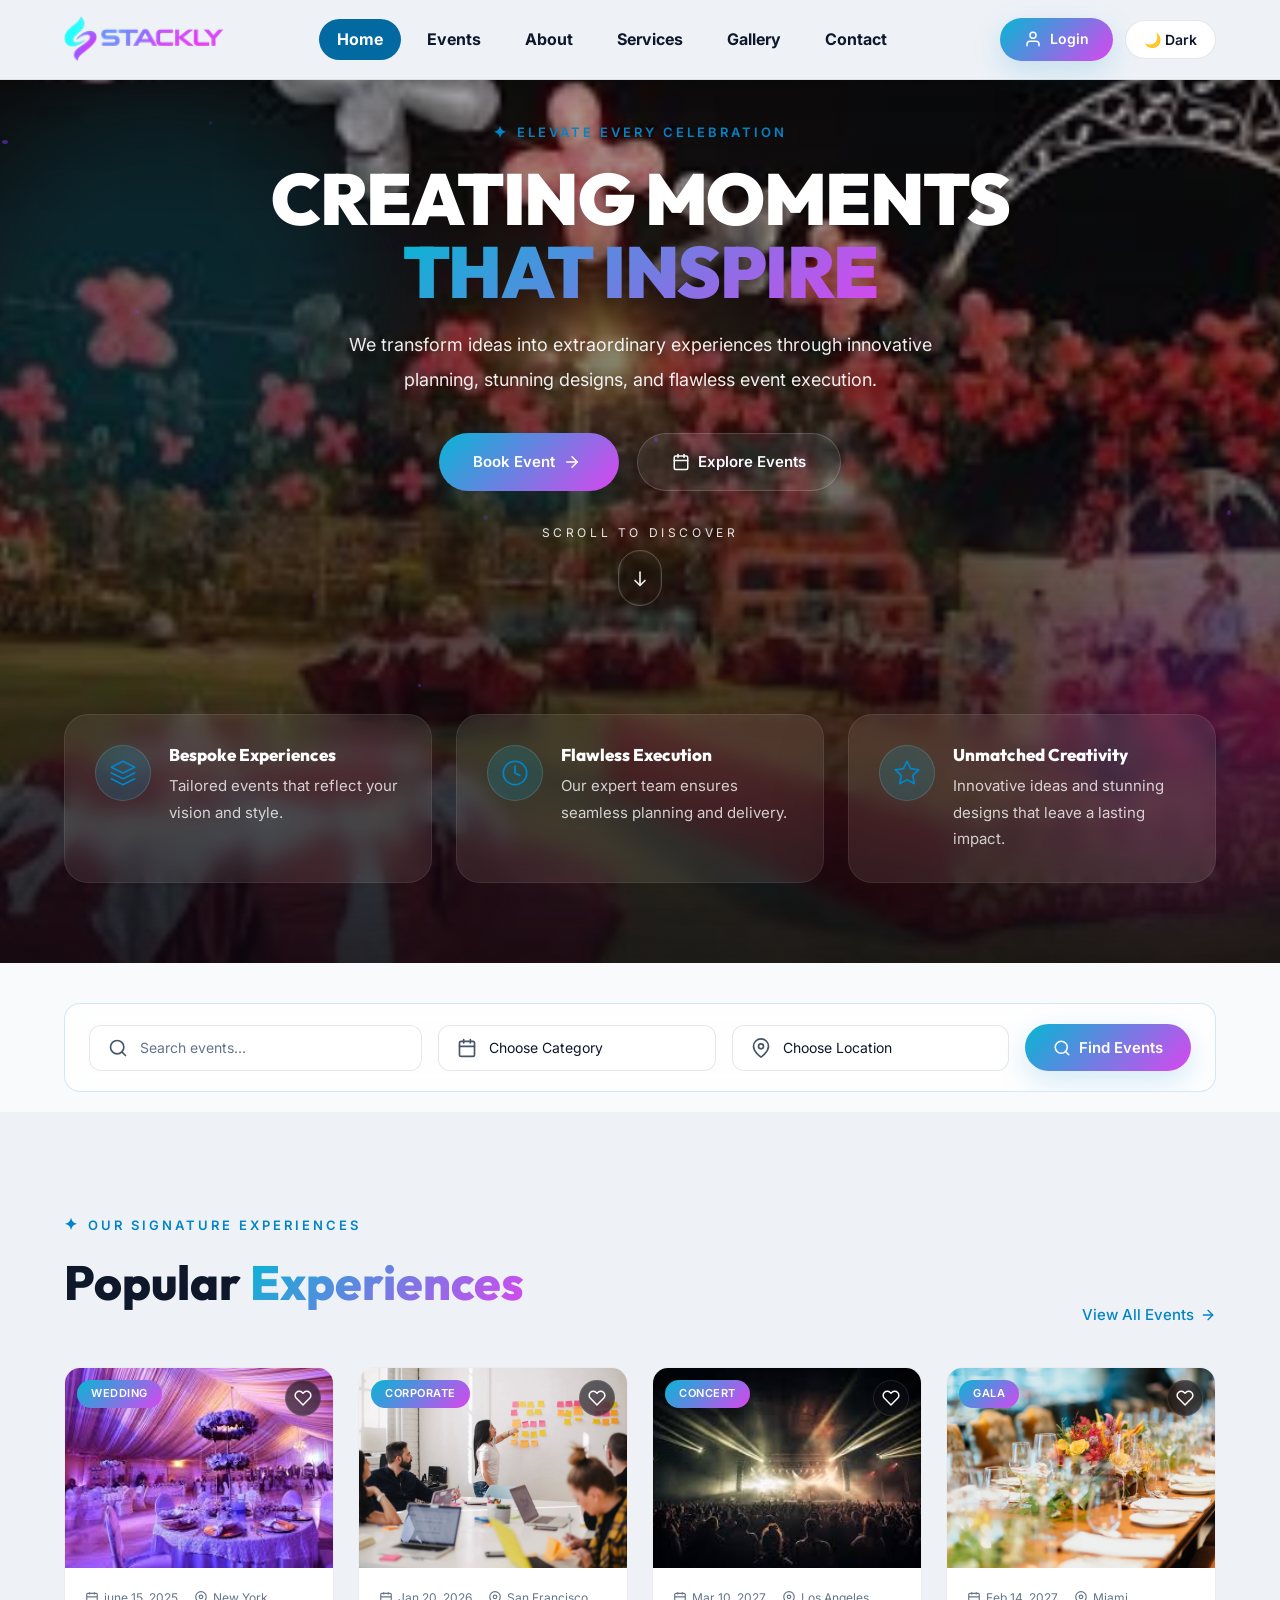
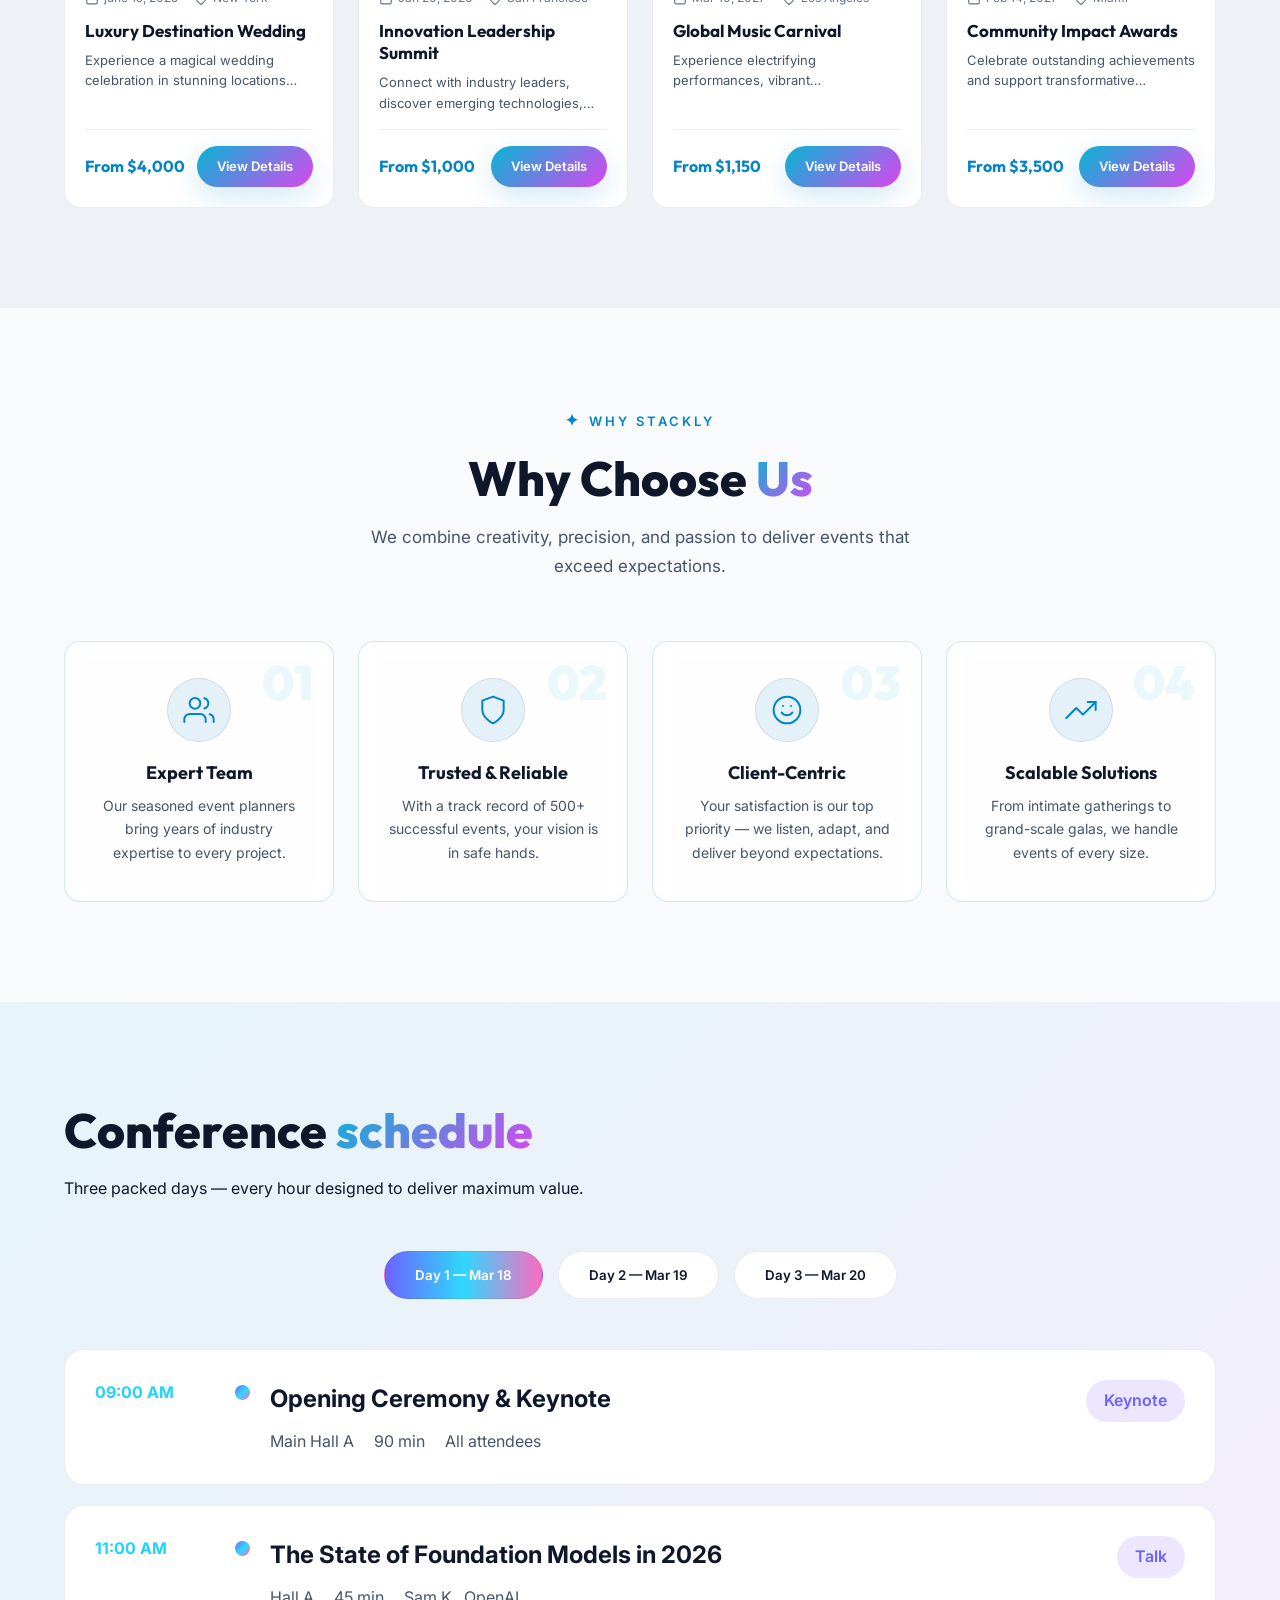
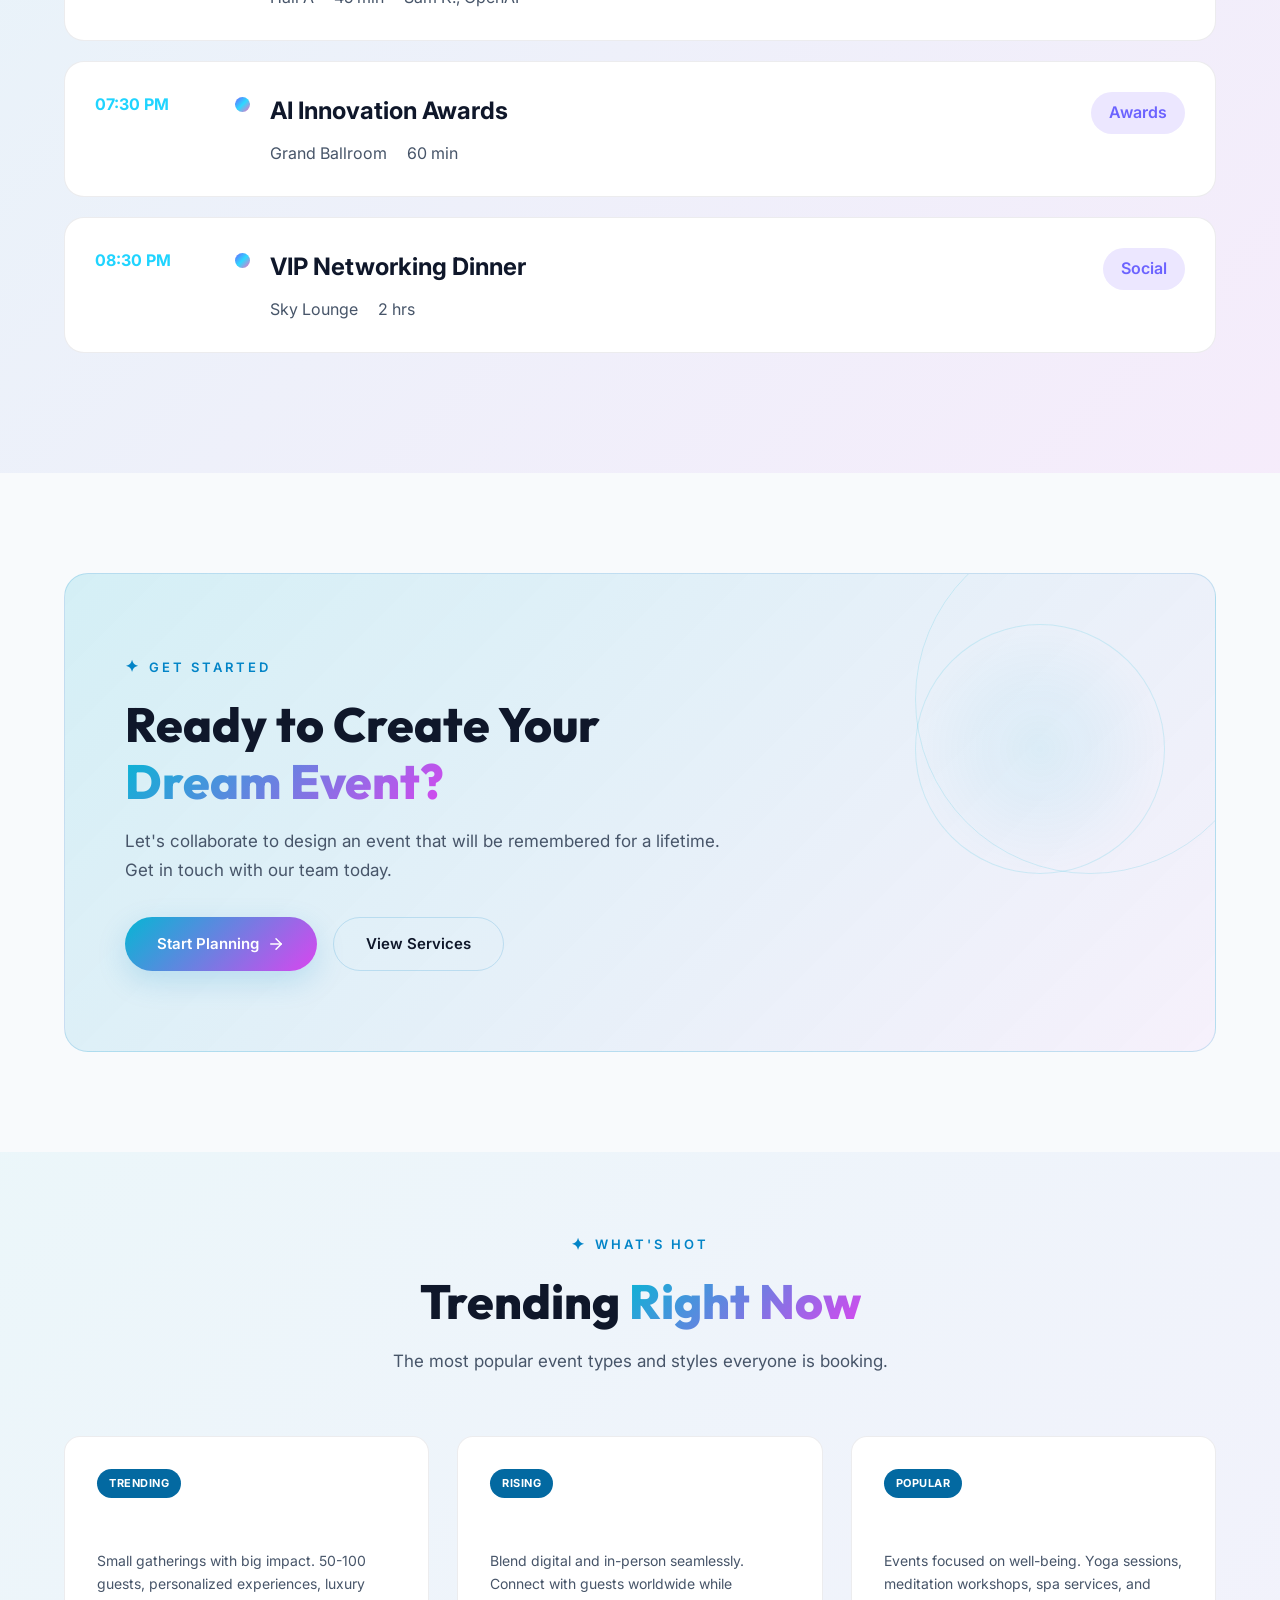
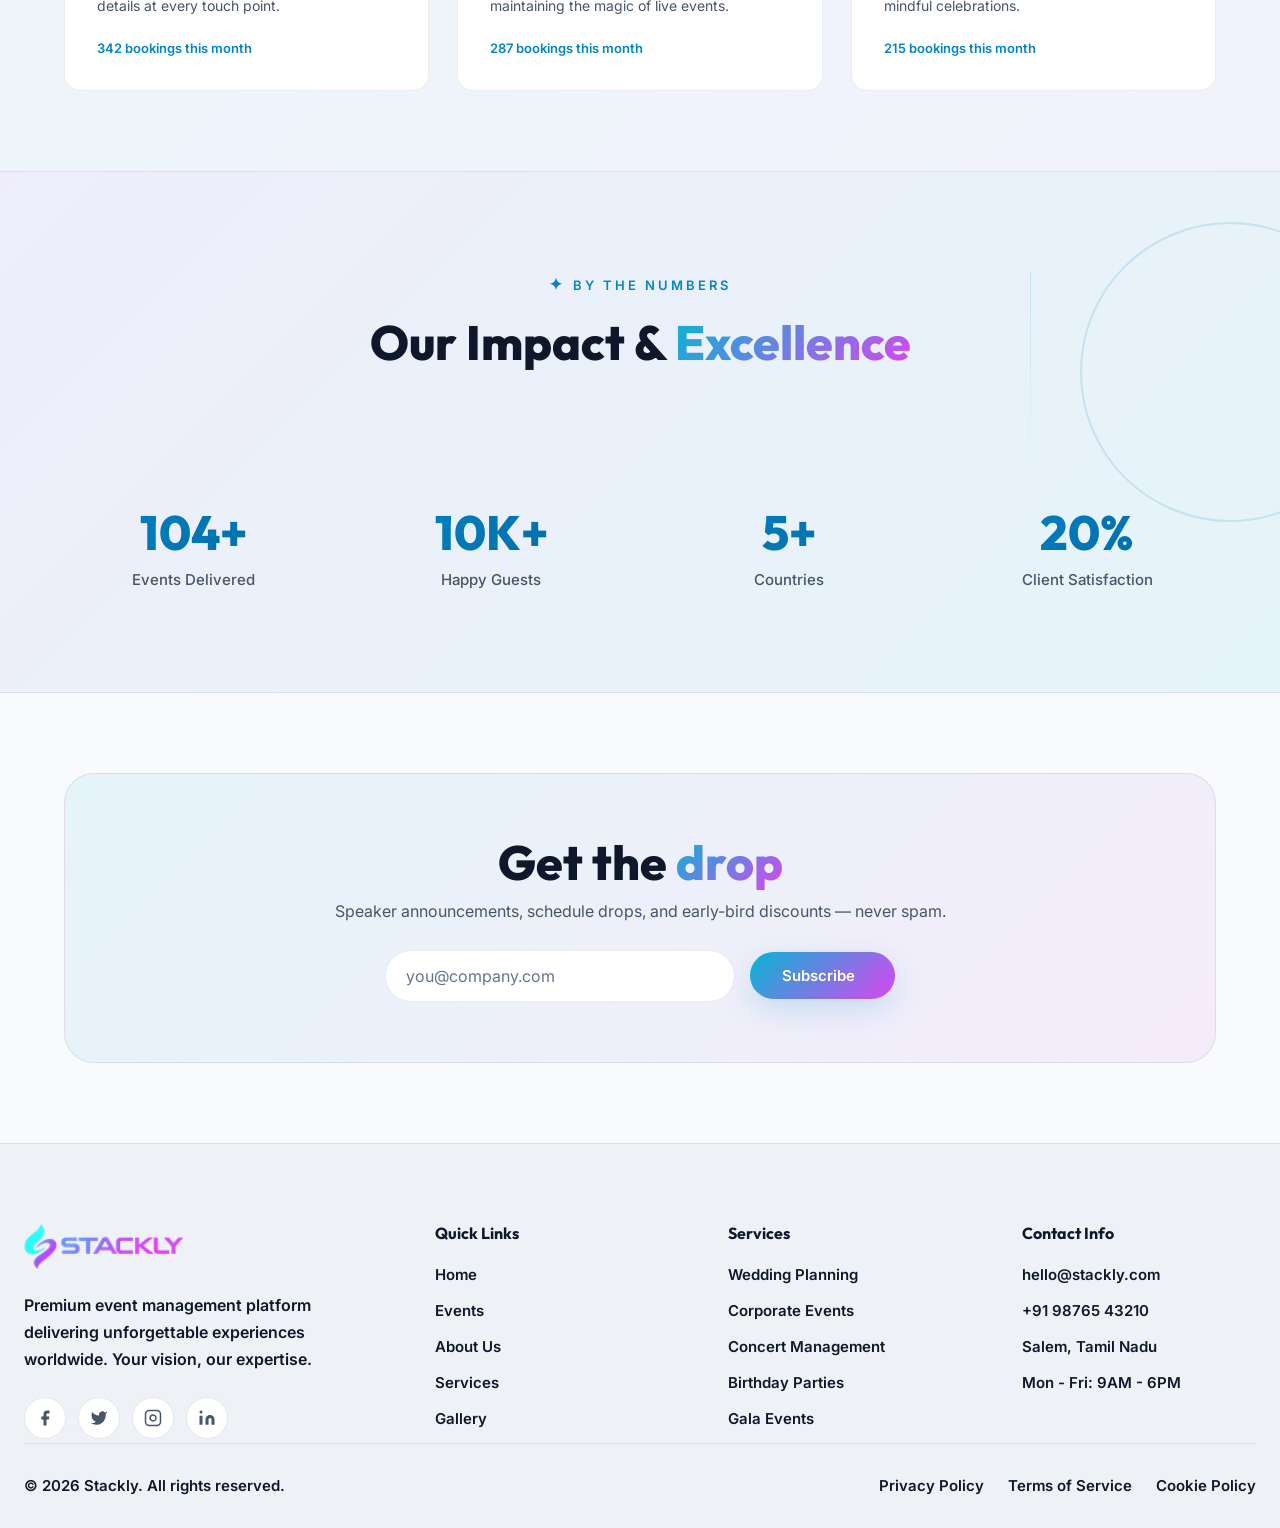
==== commit 373ca853: "Add files via upload" ====
--- a/index.html
+++ b/index.html
@@ -102,7 +102,7 @@
             Explore Events
           </a>
         </div>
-        <div class="hero-scroll">
+        <a class="hero-scroll" href="#eventSearchSection" aria-label="Scroll to event search">
           <span class="hero-scroll-text">Scroll to discover</span>
           <span class="hero-scroll-icon">
             <svg width="20" height="28" viewBox="0 0 24 24" fill="none" stroke="currentColor" stroke-width="2" stroke-linecap="round" stroke-linejoin="round">
@@ -110,7 +110,7 @@
               <polyline points="18 15 12 21 6 15"/>
             </svg>
           </span>
-        </div>
+        </a>
       </div>
     </div>
 
@@ -158,7 +158,7 @@
   </section>
 
   <!-- ======== SEARCH BAR ======== -->
-  <section class="search-section">
+  <section class="search-section" id="eventSearchSection">
     <div class="container">
       <div class="search-bar glass-card">
         <div class="search-field">
@@ -199,7 +199,7 @@
             <option value="london">London</option>
           </select>
         </div>
-        <button class="btn-primary search-btn" id="searchBtn">
+        <button class="btn-primary search-btn" id="searchBtn" onclick="window.location.href='404.html';">
           <svg width="18" height="18" viewBox="0 0 24 24" fill="none" stroke="currentColor" stroke-width="2" stroke-linecap="round" stroke-linejoin="round">
             <circle cx="11" cy="11" r="8"/>
             <line x1="21" y1="21" x2="16.65" y2="16.65"/>
--- a/css/common.css
+++ b/css/common.css
@@ -627,6 +627,7 @@
   background-size: cover;
   background-position: center;
   background-repeat: no-repeat;
+  image-rendering: auto;
   color: white;
   isolation: isolate;
 }
@@ -1344,7 +1345,7 @@
 /* ---------- Back to Top ---------- */
 .back-to-top {
   position: fixed;
-  bottom: 30px;
+  bottom: 88px;
   right: 30px;
   width: 48px;
   height: 48px;
@@ -1376,6 +1377,13 @@
   box-shadow: 0 6px 30px rgba(6, 182, 212, 0.5);
 }
 
+@media (max-width: 768px) {
+  .back-to-top {
+    right: 18px;
+    bottom: 86px;
+  }
+}
+
 /* ---------- Toast Notification ---------- */
 .toast {
   position: fixed;
--- a/css/index.css
+++ b/css/index.css
@@ -69,8 +69,11 @@
   width: 100%;
   height: 100%;
   object-fit: cover;
-  transform: scale(1.02);
+  transform: scale(1.005);
   animation: zoomInOut 18s ease-in-out infinite;
+  image-rendering: auto;
+  backface-visibility: hidden;
+  will-change: transform;
 }
 
 .hero-overlay {
@@ -81,8 +84,8 @@
 }
 
 @keyframes zoomInOut {
-  0%, 100% { transform: scale(1.02); }
-  50% { transform: scale(1.16); }
+  0%, 100% { transform: scale(1.005); }
+  50% { transform: scale(1.04); }
 }
 
 .hero-bg-effects {
@@ -172,6 +175,7 @@
   margin-top: 32px;
   gap: 8px;
   color: rgba(255,255,255,0.88);
+  text-decoration: none;
   animation: float 4s ease-in-out infinite;
 }
 
@@ -271,12 +275,17 @@
   display: flex;
   align-items: center;
   gap: 12px;
-  background: var(--bg-input);
+  background: #ffffff;
   padding: 12px 18px;
   border-radius: var(--radius-md);
-  border: 1px solid var(--border-light);
-  color: var(--text-secondary);
+  border: 1px solid rgba(15, 23, 42, 0.1);
+  color: #475569;
+  color-scheme: light;
   transition: var(--transition-base);
+}
+
+body.theme-light .search-field {
+  color-scheme: light;
 }
 
 .search-field:focus-within {
@@ -288,10 +297,22 @@
 .search-field select {
   flex: 1;
   background: transparent;
-  color: var(--text-primary);
+  color: #0f172a;
+  caret-color: var(--accent-primary);
   font-size: 14px;
   border: none;
   width: 100%;
+}
+
+.search-field input::placeholder {
+  color: #64748b;
+}
+
+.search-field input:-webkit-autofill,
+.search-field input:-webkit-autofill:hover,
+.search-field input:-webkit-autofill:focus {
+  -webkit-text-fill-color: #0f172a;
+  box-shadow: 0 0 0 1000px #ffffff inset;
 }
 
 .search-field select {
@@ -301,8 +322,8 @@
 }
 
 .search-field select option {
-  background: var(--bg-card);
-  color: var(--text-primary);
+  background: #ffffff;
+  color: #0f172a;
 }
 
 .search-btn {
@@ -350,6 +371,9 @@
   border-radius: var(--radius-lg);
   overflow: hidden;
   transition: var(--transition-base);
+  display: flex;
+  flex-direction: column;
+  height: 100%;
 }
 
 .event-card:hover {
@@ -415,6 +439,9 @@
 
 .event-content {
   padding: 20px;
+  display: flex;
+  flex: 1;
+  flex-direction: column;
 }
 
 .event-meta {
@@ -454,6 +481,8 @@
   display: flex;
   justify-content: space-between;
   align-items: center;
+  gap: 12px;
+  margin-top: auto;
   padding-top: 16px;
   border-top: 1px solid var(--border-light);
 }
@@ -694,7 +723,7 @@
 
 .trending-grid {
   display: grid;
-  grid-template-columns: repeat(auto-fit, minmax(300px, 1fr));
+  grid-template-columns: repeat(auto-fit, minmax(min(100%, 300px), 1fr));
   gap: 28px;
   margin-top: 48px;
 }
@@ -1117,6 +1146,7 @@
 .schedule-tabs{
     display:flex;
     justify-content:center;
+    flex-wrap:wrap;
     gap:15px;
     margin:50px 0;
 }
@@ -1129,6 +1159,8 @@
     background:var(--bg-card);
     color:var(--text-primary);
     font-weight:600;
+    max-width:100%;
+    white-space:normal;
     transition:.3s;
     border:1px solid var(--border-light);
 }
@@ -1174,6 +1206,7 @@
 
 .sched-info{
     flex:1;
+    min-width:0;
 }
 
 .sched-title{
@@ -1197,4 +1230,63 @@
     padding:8px 18px;
     border-radius:25px;
     font-weight:600;
-}
+    white-space:nowrap;
+}
+
+@media (max-width:600px){
+    .schedule-section{
+        padding:64px 0;
+    }
+
+    .schedule-tabs{
+        display:grid;
+        grid-template-columns:1fr;
+        gap:10px;
+        margin:32px 0;
+    }
+
+    .tab-btn{
+        width:100%;
+        padding:12px 16px;
+        border-radius:18px;
+        font-size:14px;
+        line-height:1.35;
+    }
+
+    .sched-item{
+        display:grid;
+        grid-template-columns:auto 1fr;
+        gap:10px 12px;
+        padding:20px 16px;
+        border-radius:16px;
+    }
+
+    .sched-time{
+        min-width:0;
+        grid-column:1 / -1;
+        font-size:13px;
+    }
+
+    .sched-dot{
+        width:12px;
+        height:12px;
+        margin-top:6px;
+    }
+
+    .sched-title{
+        font-size:18px;
+        line-height:1.3;
+    }
+
+    .sched-meta{
+        gap:8px 14px;
+        font-size:13px;
+    }
+
+    .sched-badge{
+        grid-column:2;
+        justify-self:start;
+        padding:7px 14px;
+        font-size:13px;
+    }
+}
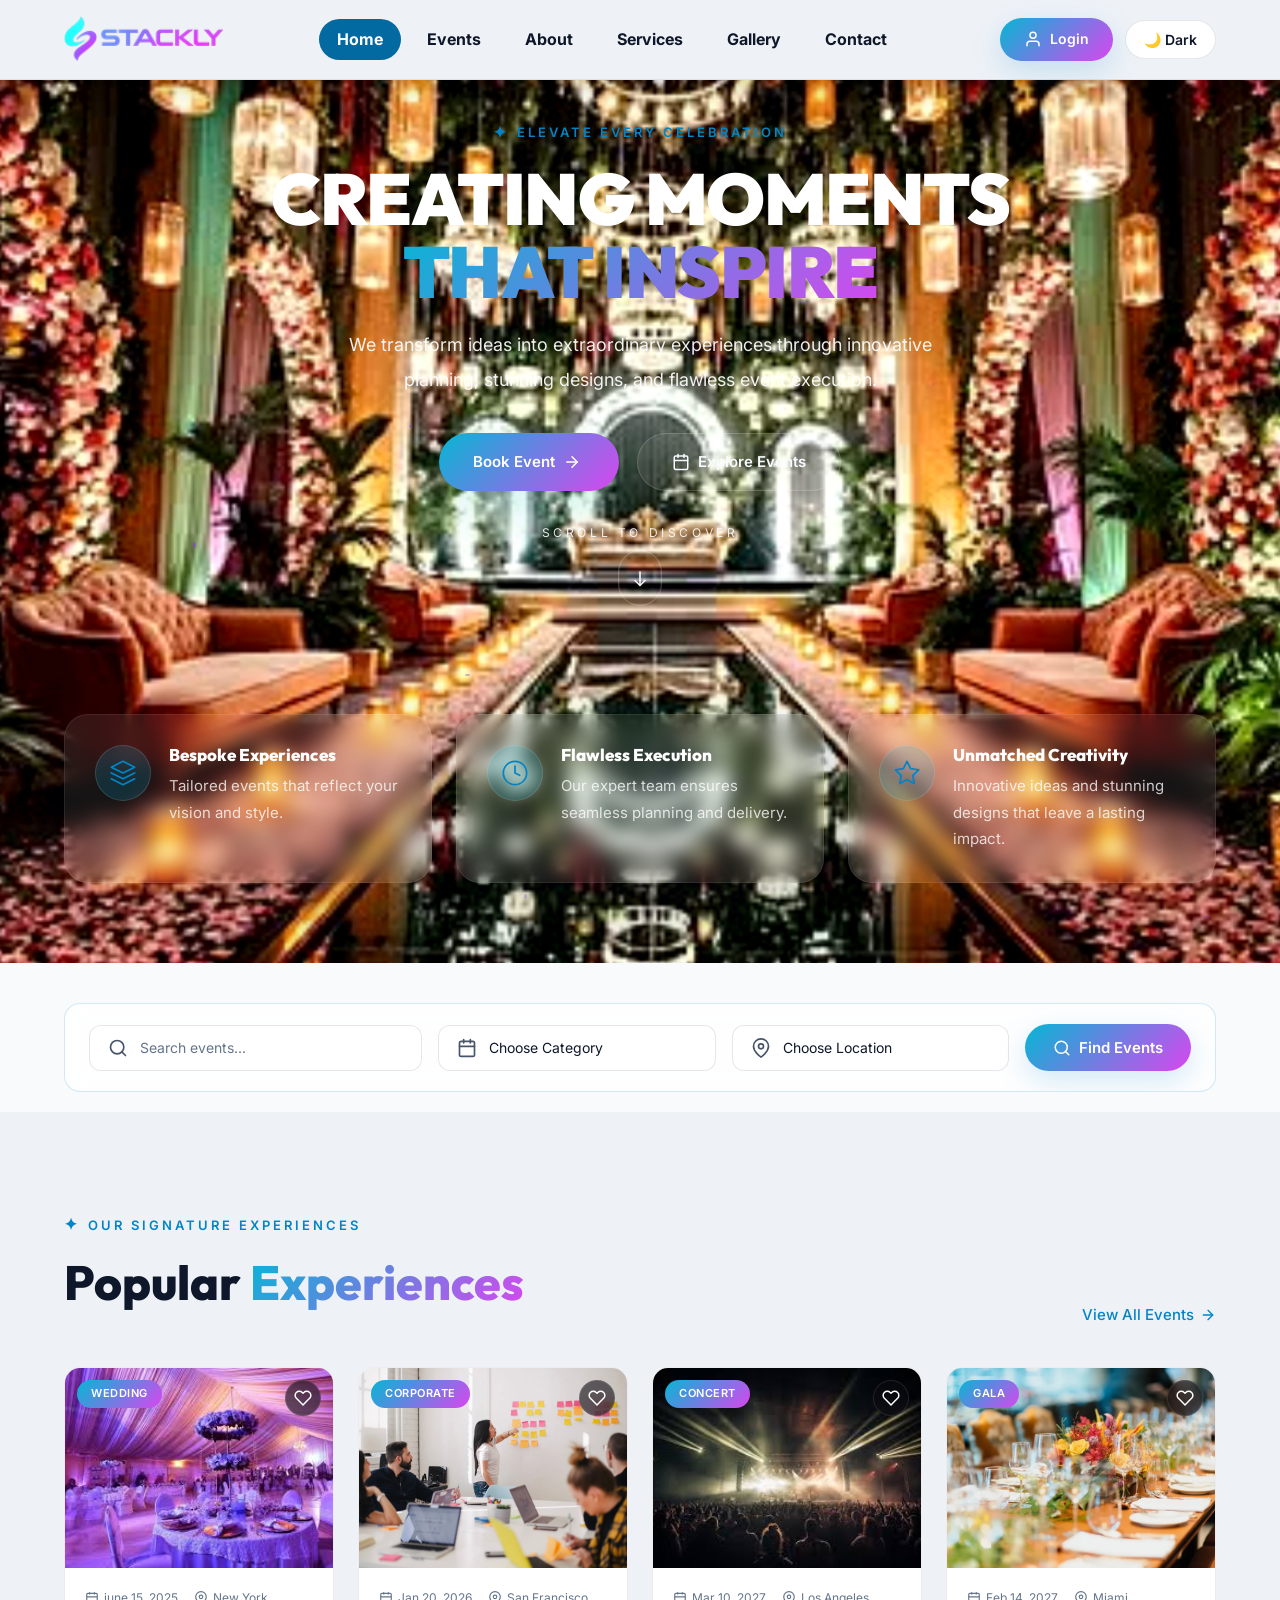
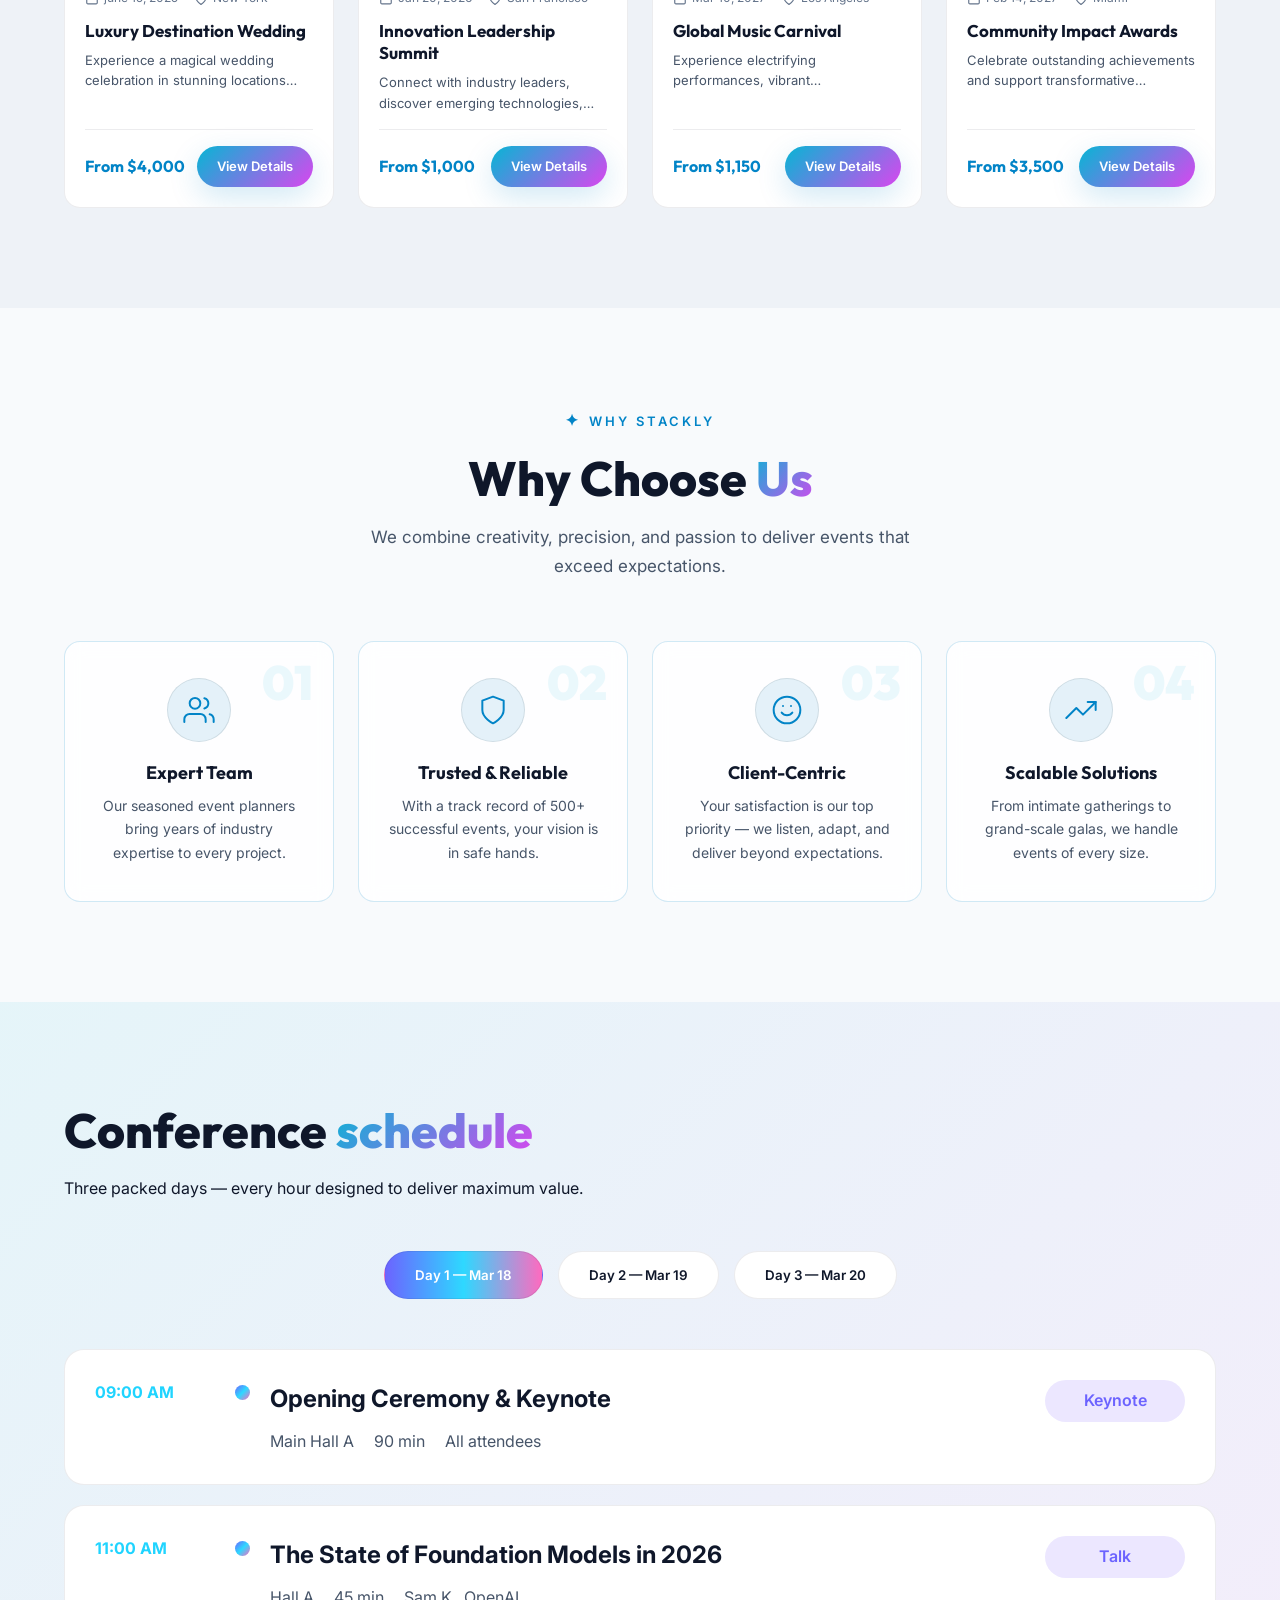
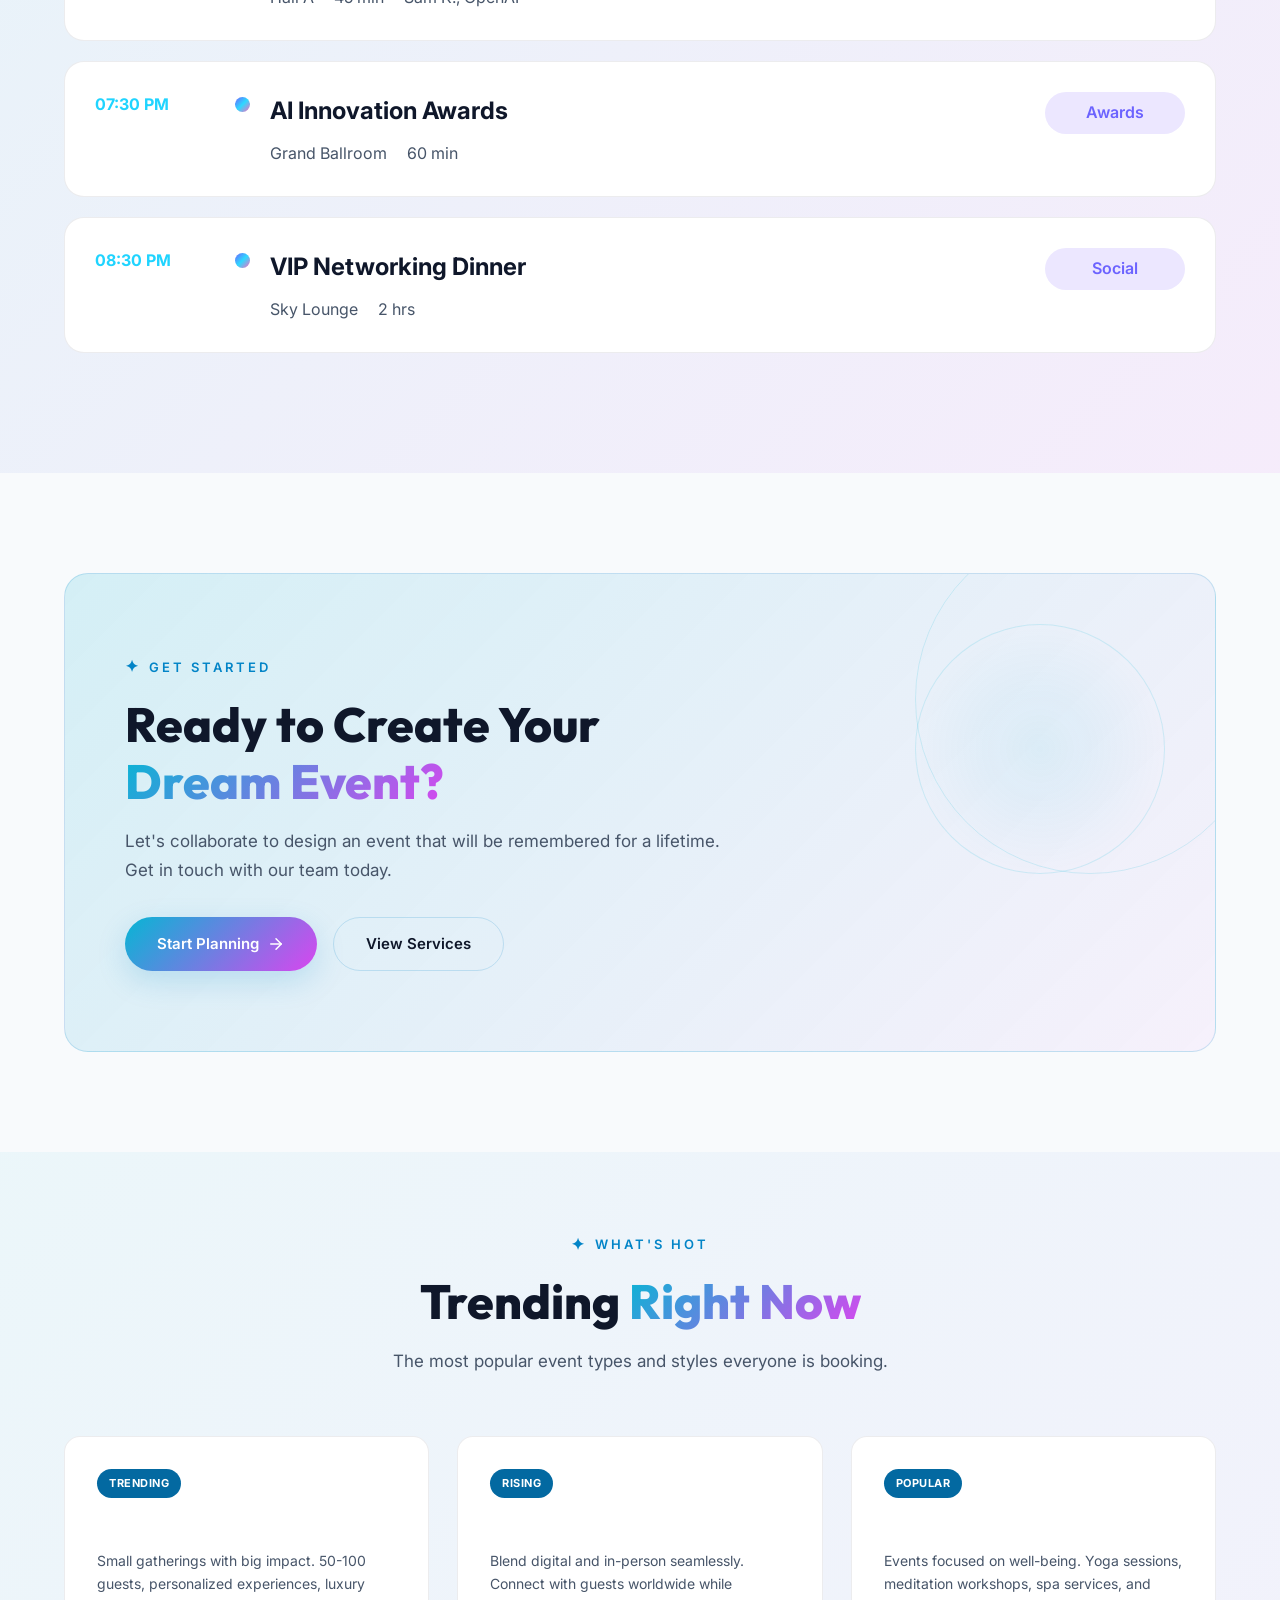
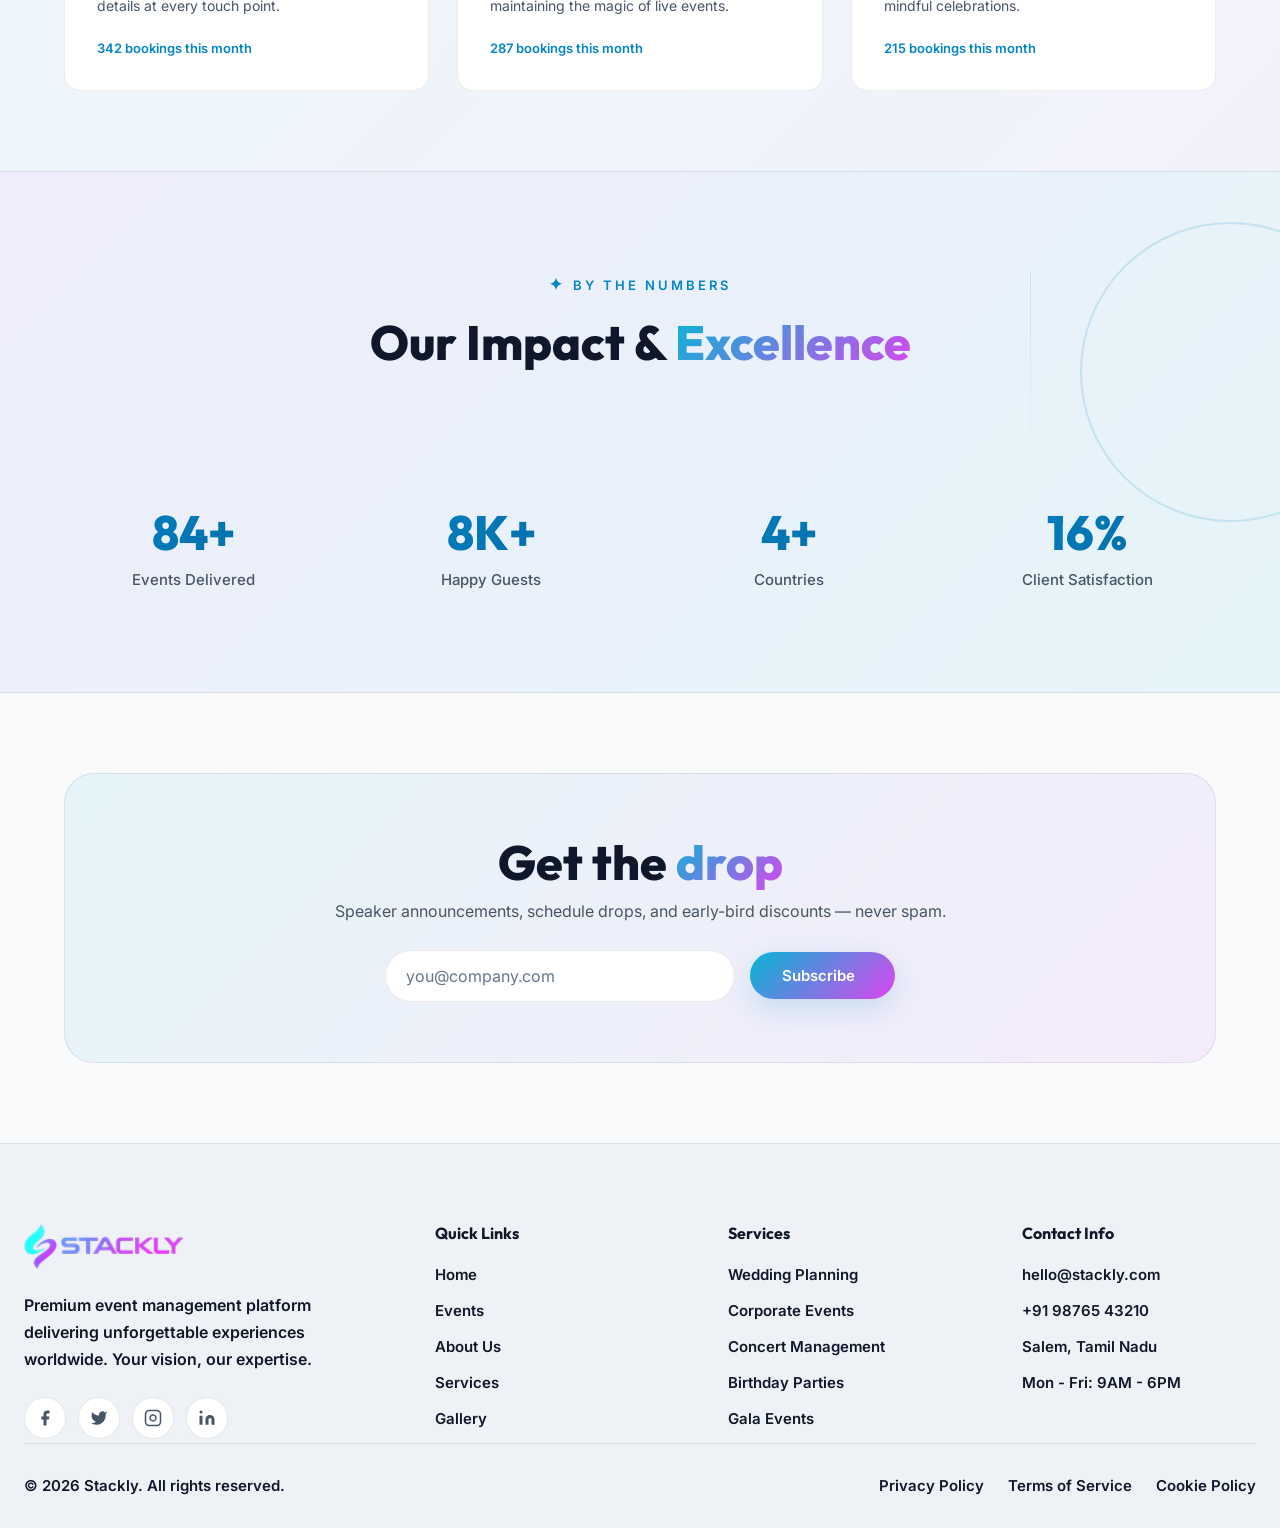
==== commit b1f51db6: "Add files via upload" ====
--- a/index.html
+++ b/index.html
@@ -50,8 +50,8 @@
   <section class="hero" id="hero">
     <div class="hero-bg-image">
       <div class="slideshow-container">
-        <div class="slide fade">
-          <img src="assets/hero-slideshow-1.webp" alt="Premium Daytime Event">
+        <div class="slide fade active">
+          <img src="assets/eventimage.webp" alt="Premium Daytime Event">
         </div>
         <div class="slide fade">
           <img src="assets/hero-slideshow-2.webp" alt="Outdoor Celebration">
--- a/css/common.css
+++ b/css/common.css
@@ -642,22 +642,11 @@
 
 .page-hero::before {
   inset: 0;
-  background:
-    linear-gradient(90deg, rgba(5, 8, 18, 0.88) 0%, rgba(5, 8, 18, 0.62) 42%, rgba(5, 8, 18, 0.24) 100%),
-    radial-gradient(circle at 18% 22%, rgba(6, 182, 212, 0.34), transparent 34%),
-    radial-gradient(circle at 78% 78%, rgba(217, 70, 239, 0.28), transparent 32%);
-  animation: heroLightShift 12s ease-in-out infinite alternate;
+  background: linear-gradient(90deg, rgba(5, 8, 18, 0.54) 0%, rgba(5, 8, 18, 0.28) 48%, rgba(5, 8, 18, 0.08) 100%);
 }
 
 .page-hero::after {
-  left: -18%;
-  bottom: -52%;
-  width: 760px;
-  height: 760px;
-  border-radius: 50%;
-  background: radial-gradient(circle, rgba(6, 182, 212, 0.18) 0%, rgba(217, 70, 239, 0.12) 42%, transparent 68%);
-  filter: blur(4px);
-  animation: heroOrbFloat 9s ease-in-out infinite alternate;
+  content: none;
 }
 
 .page-hero .container {
@@ -680,7 +669,8 @@
   letter-spacing: 0.18em;
   text-transform: uppercase;
   margin-bottom: 22px;
-  backdrop-filter: blur(16px);
+  backdrop-filter: none;
+  -webkit-backdrop-filter: none;
   box-shadow: 0 14px 45px rgba(0, 0, 0, 0.18);
 }
 
@@ -721,7 +711,8 @@
   font-size: 15px;
   color: rgba(255,255,255,0.82);
   border-radius: var(--radius-full);
-  backdrop-filter: blur(14px);
+  backdrop-filter: none;
+  -webkit-backdrop-filter: none;
   background: rgba(7, 12, 24, 0.42);
   padding: 14px 20px;
   border: 1px solid rgba(255,255,255,0.14);
--- a/css/index.css
+++ b/css/index.css
@@ -15,7 +15,7 @@
 
 .hero::before,
 .hero::after {
-  content: '';
+  content: none;
   position: absolute;
   border-radius: 50%;
   pointer-events: none;
@@ -71,6 +71,7 @@
   object-fit: cover;
   transform: scale(1.005);
   animation: zoomInOut 18s ease-in-out infinite;
+  filter: contrast(1.06) saturate(1.08);
   image-rendering: auto;
   backface-visibility: hidden;
   will-change: transform;
@@ -79,7 +80,7 @@
 .hero-overlay {
   position: absolute;
   inset: 0;
-  background: linear-gradient(180deg, rgba(10,11,20,0.28) 0%, rgba(5,8,16,0.88) 100%);
+  background: transparent;
   z-index: 1;
 }
 
@@ -1224,15 +1225,20 @@
 }
 
 .sched-badge{
-    text-decoration:none;
-    background:#ece7ff;
-    color:#6c63ff;
-    padding:8px 18px;
-    border-radius:25px;
-    font-weight:600;
-    white-space:nowrap;
-}
-
+    display: inline-flex;
+    align-items: center;
+    justify-content: center;
+    width: 140px;      /* same width for all buttons */
+    height: 42px;      /* same height for all buttons */
+    text-decoration: none;
+    background: #ece7ff;
+    color: #6c63ff;
+    padding: 8px 18px;
+    border-radius: 25px;
+    font-weight: 600;
+    white-space: nowrap;
+    box-sizing: border-box;
+}
 @media (max-width:600px){
     .schedule-section{
         padding:64px 0;
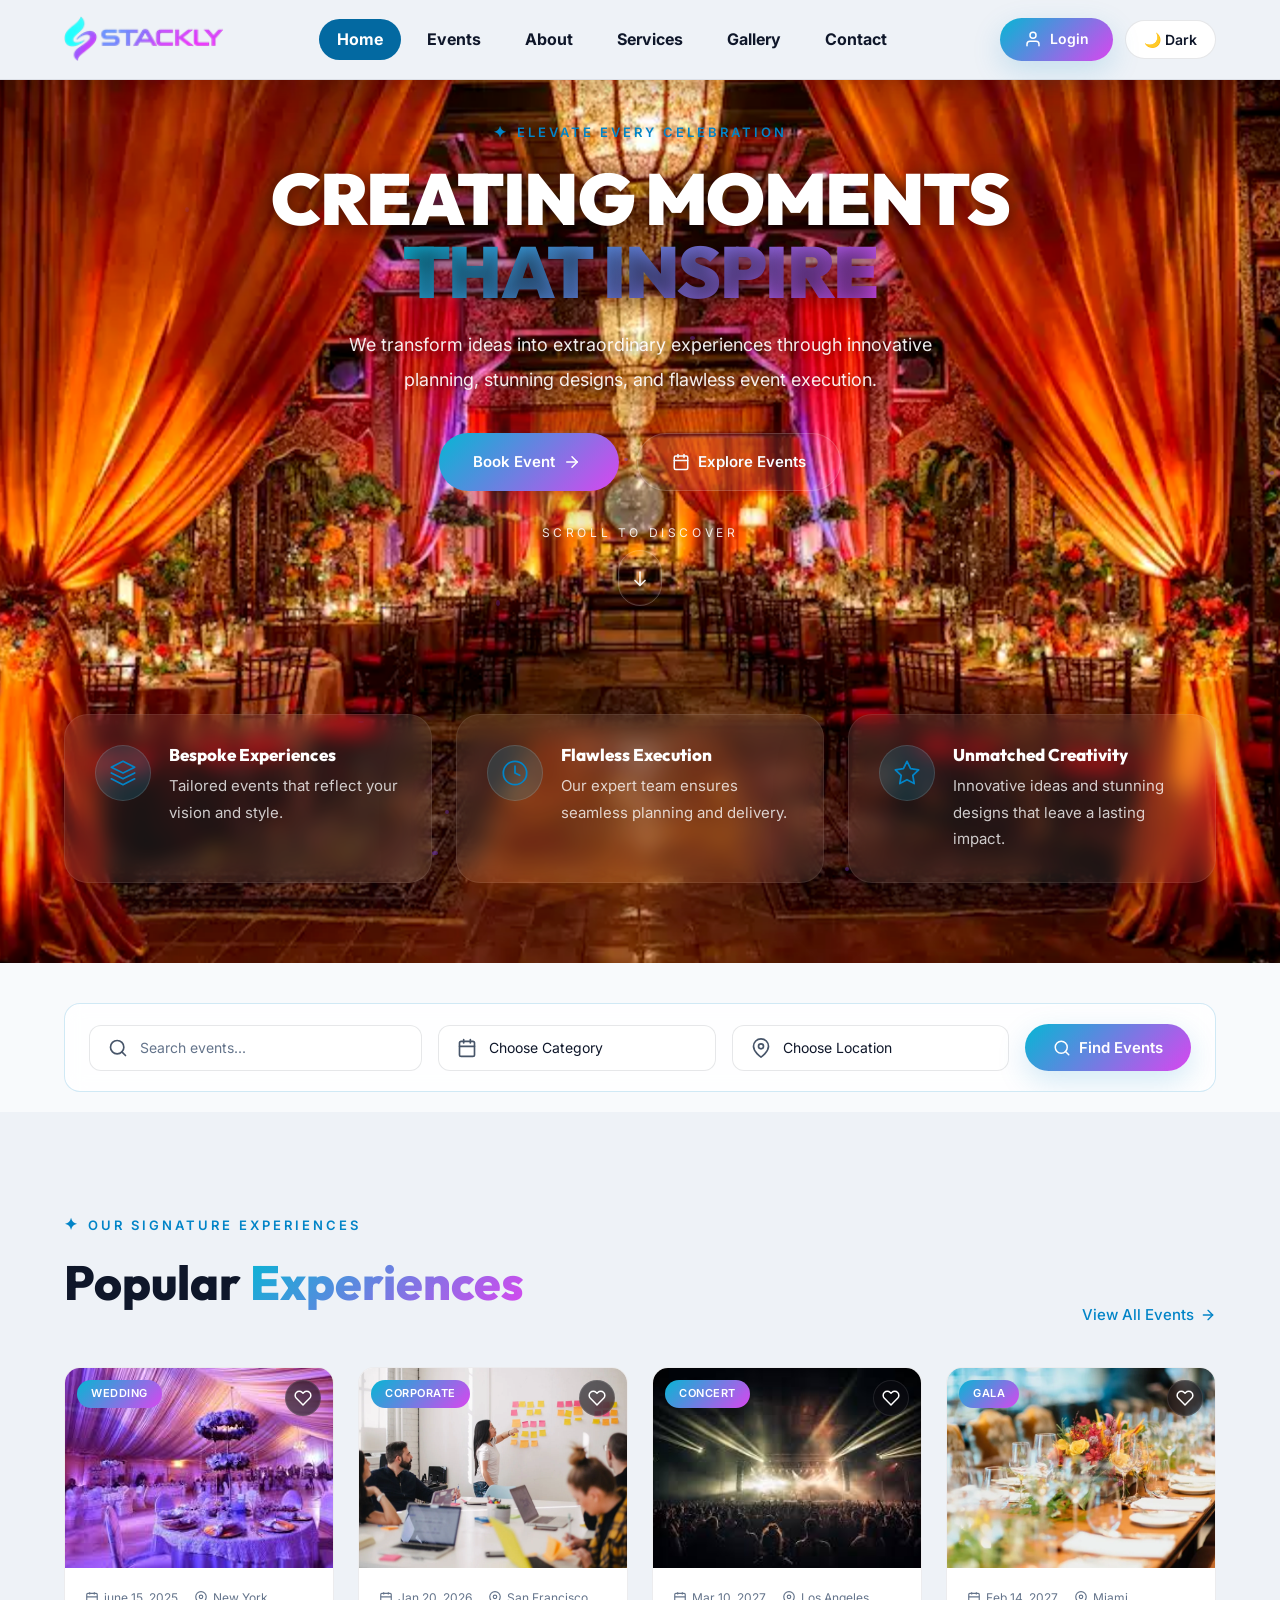
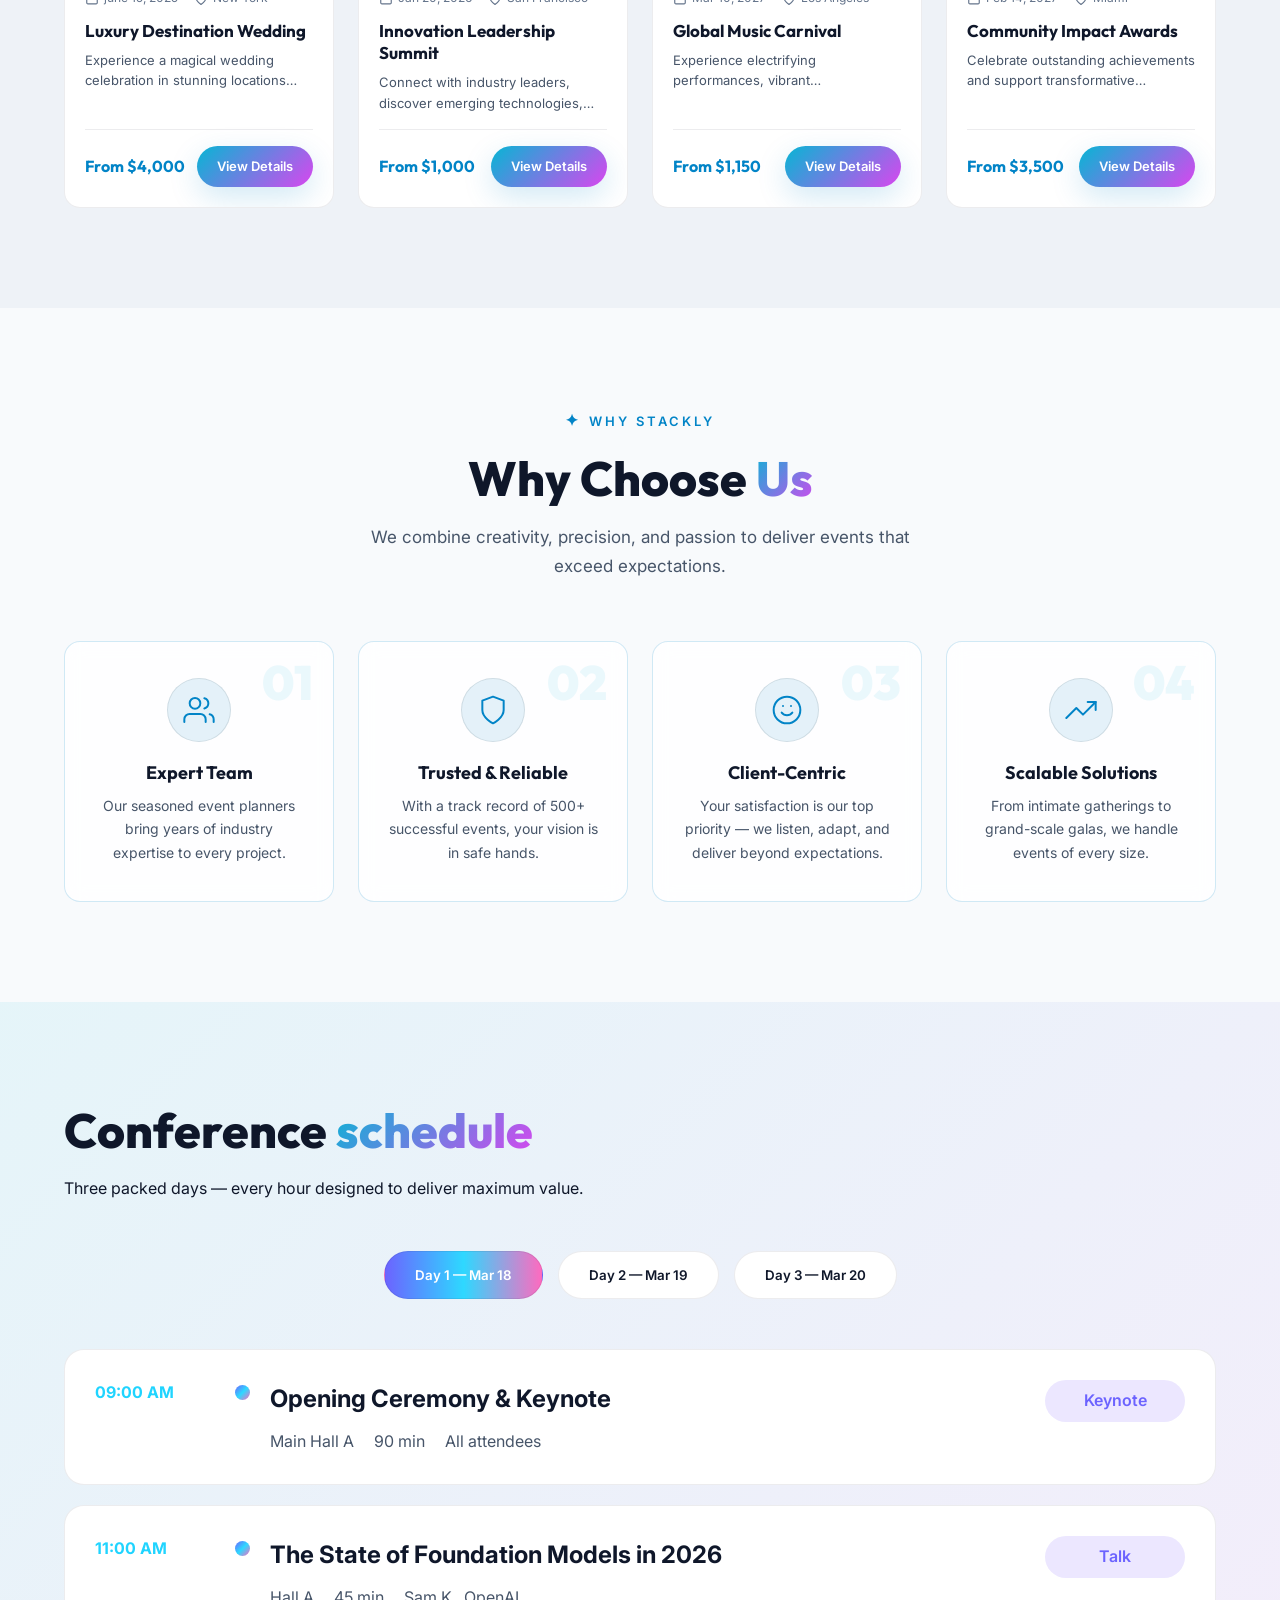
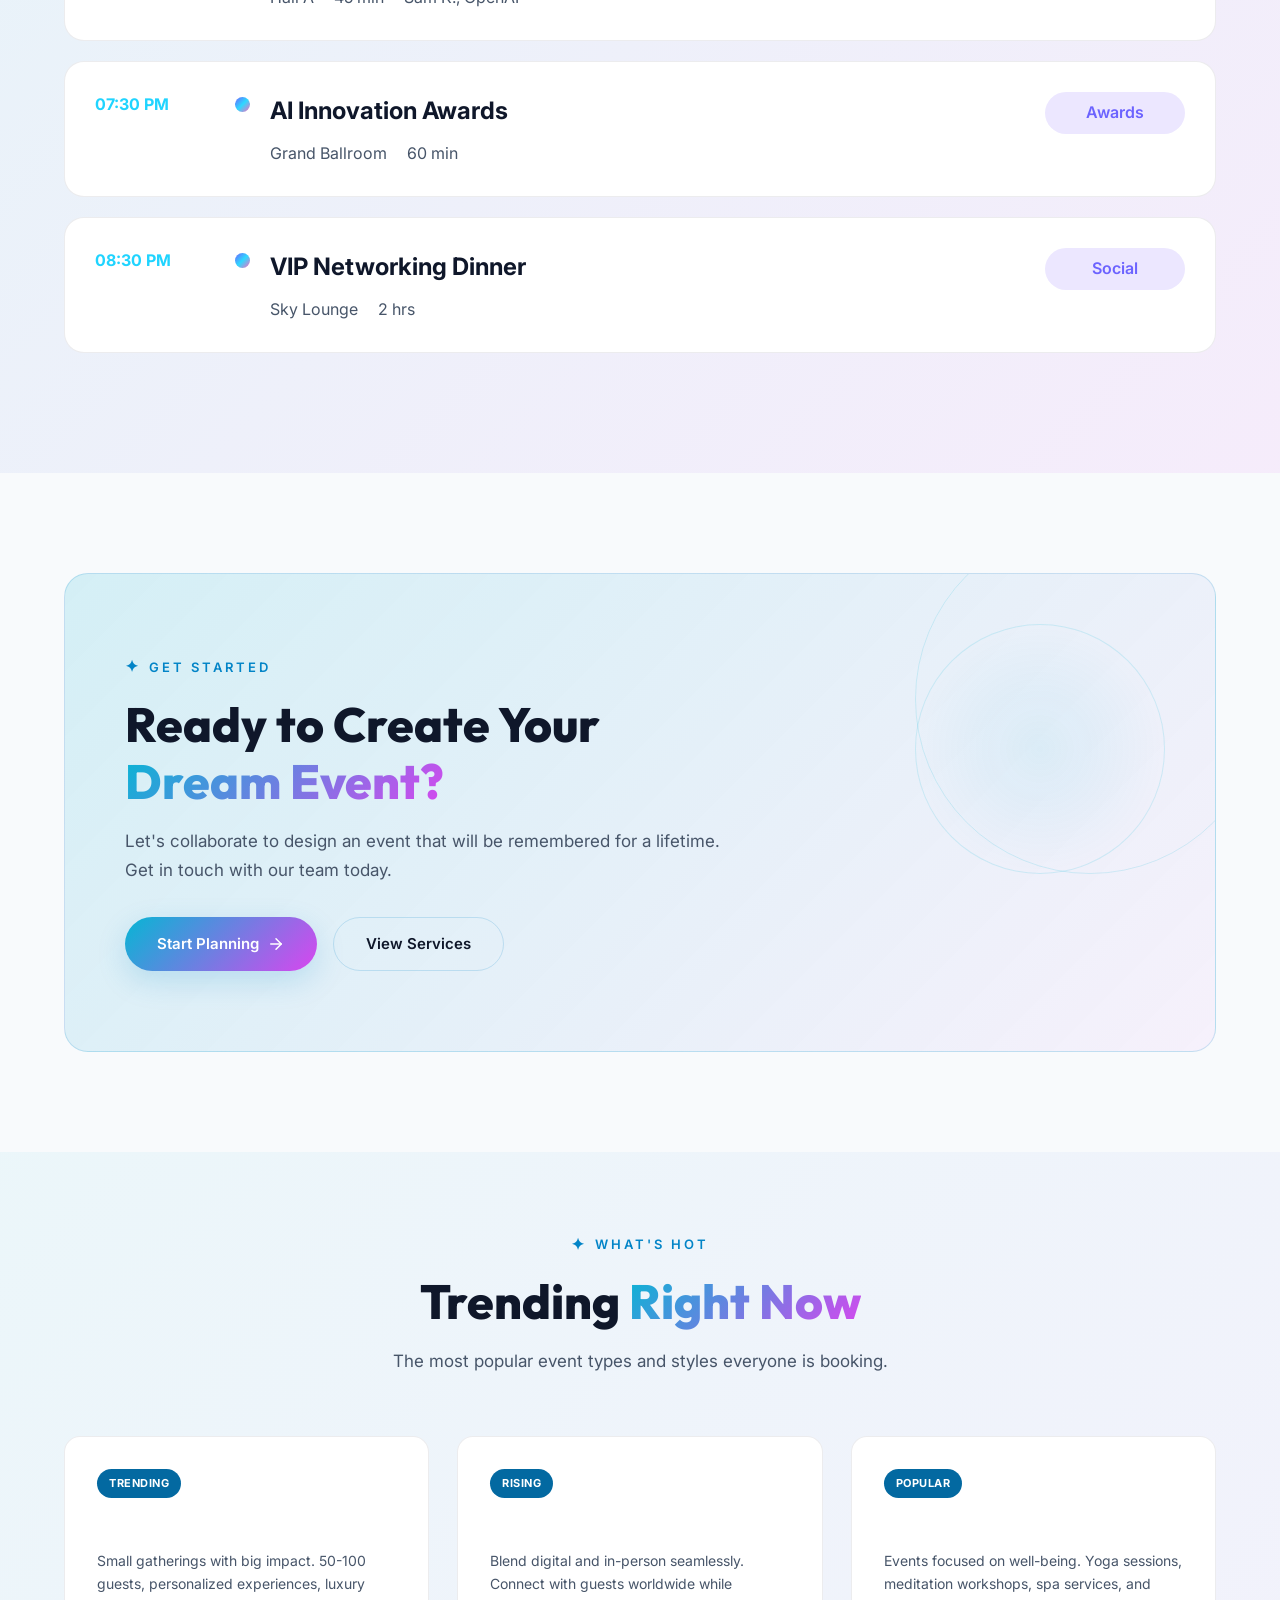
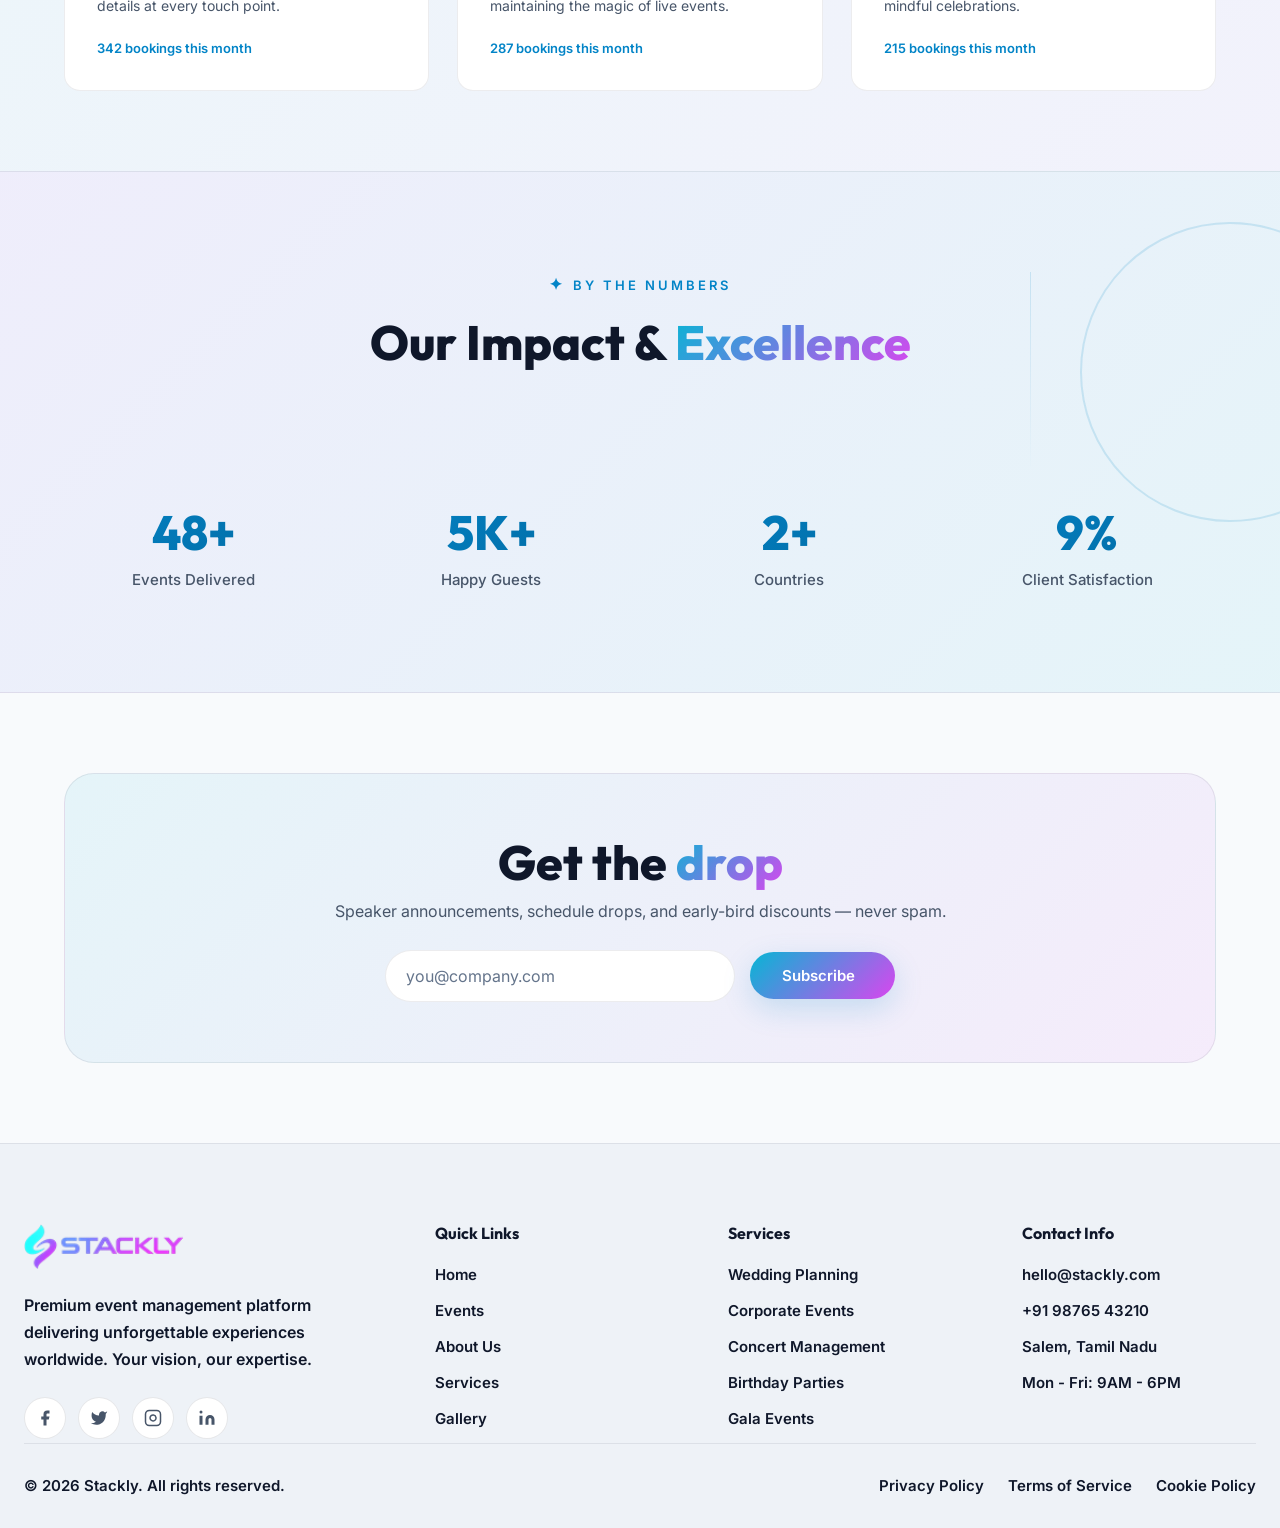
==== commit 04dfd69d: "Add files via upload" ====
--- a/index.html
+++ b/index.html
@@ -51,7 +51,7 @@
     <div class="hero-bg-image">
       <div class="slideshow-container">
         <div class="slide fade active">
-          <img src="assets/eventimage.webp" alt="Premium Daytime Event">
+          <img src="assets/hero2.webp" alt="Premium Daytime Event">
         </div>
         <div class="slide fade">
           <img src="assets/hero-slideshow-2.webp" alt="Outdoor Celebration">
--- a/css/index.css
+++ b/css/index.css
@@ -11,6 +11,32 @@
   display: grid;
   place-items: center;
   color: white;
+}
+.hero-overlay{
+    position: absolute;
+    inset: 0;
+    background:
+        linear-gradient(
+            135deg,
+            rgba(0,0,0,0.45) 0%,
+            rgba(0,0,0,0.25) 50%,
+            rgba(0,0,0,0.45) 100%
+        );
+    z-index: 1;
+}
+.hero-title{
+    text-shadow: 0 4px 20px rgba(0,0,0,0.6);
+}
+
+.hero-description{
+    text-shadow: 0 2px 10px rgba(0,0,0,0.5);
+}
+.slide img{
+    width: 100%;
+    height: 100%;
+    object-fit: cover;
+    filter: contrast(1.1) saturate(1.1);
+    image-rendering: auto;
 }
 
 .hero::before,
